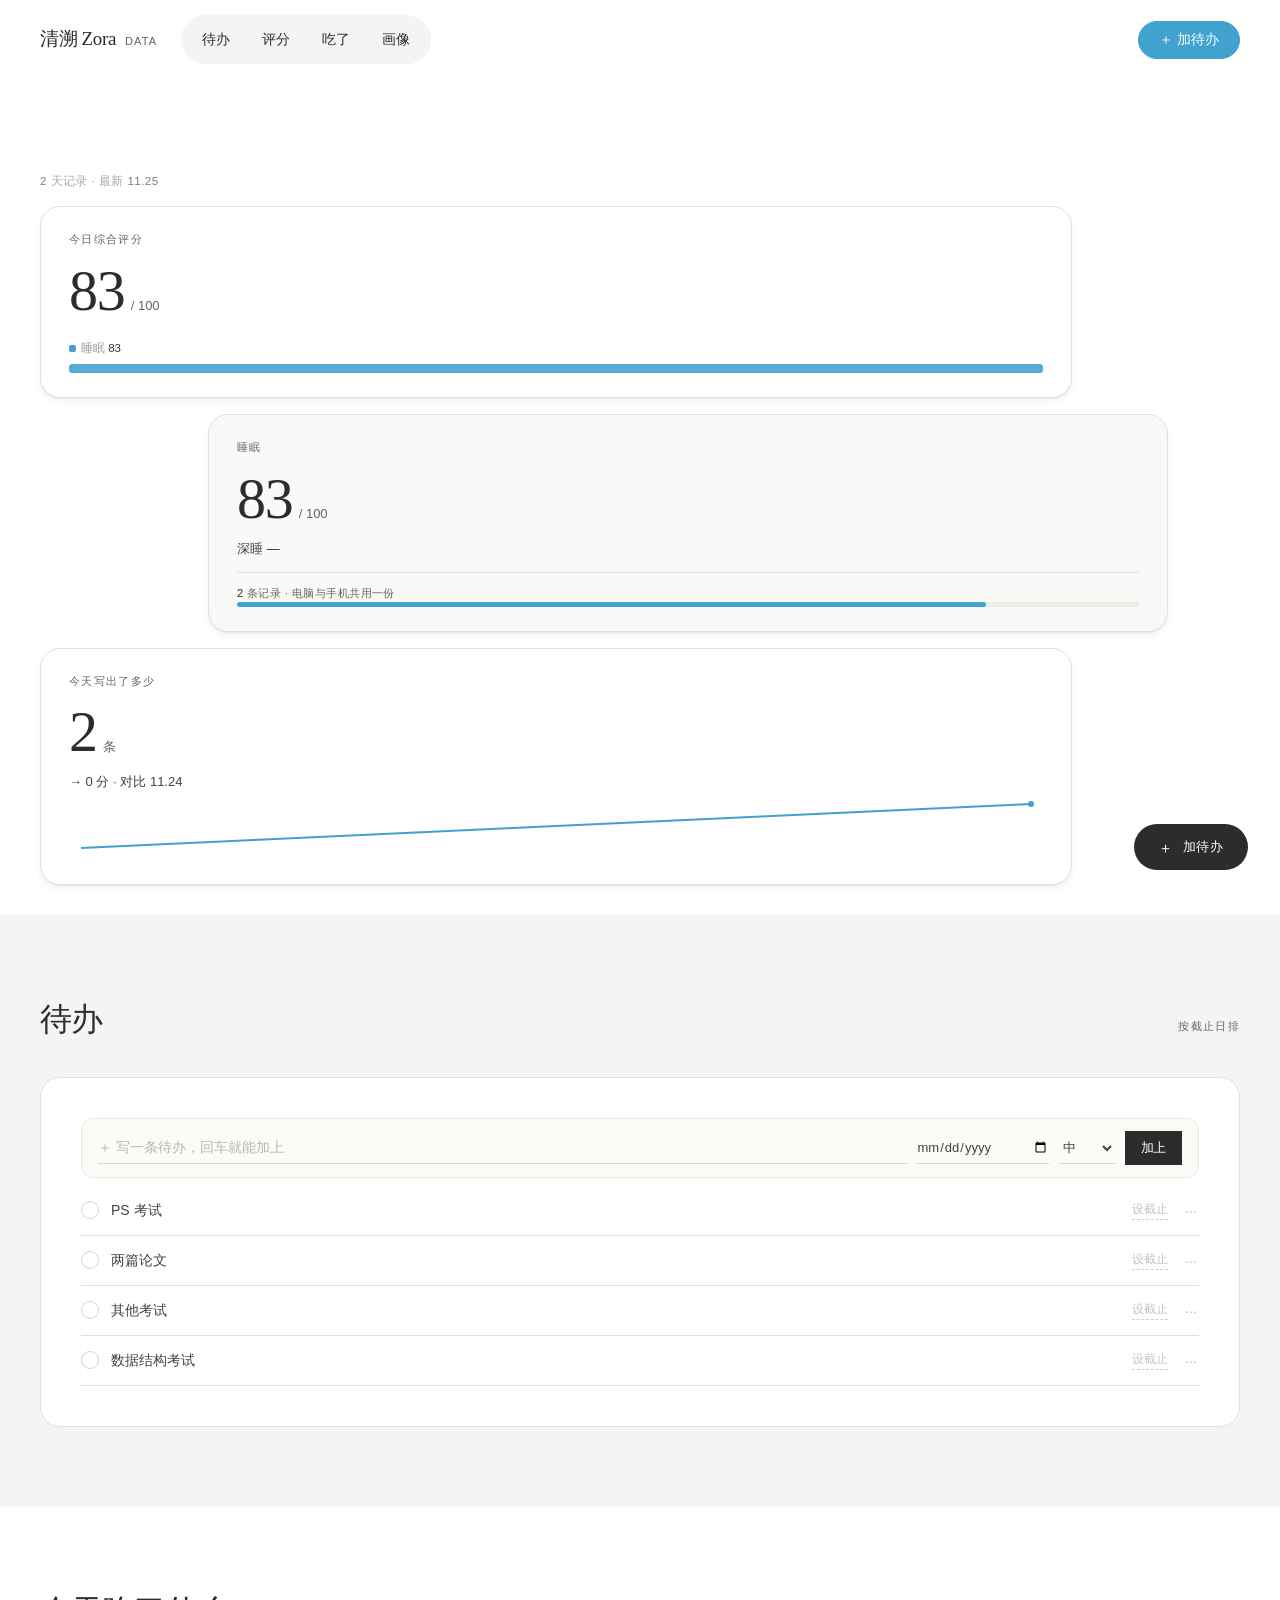
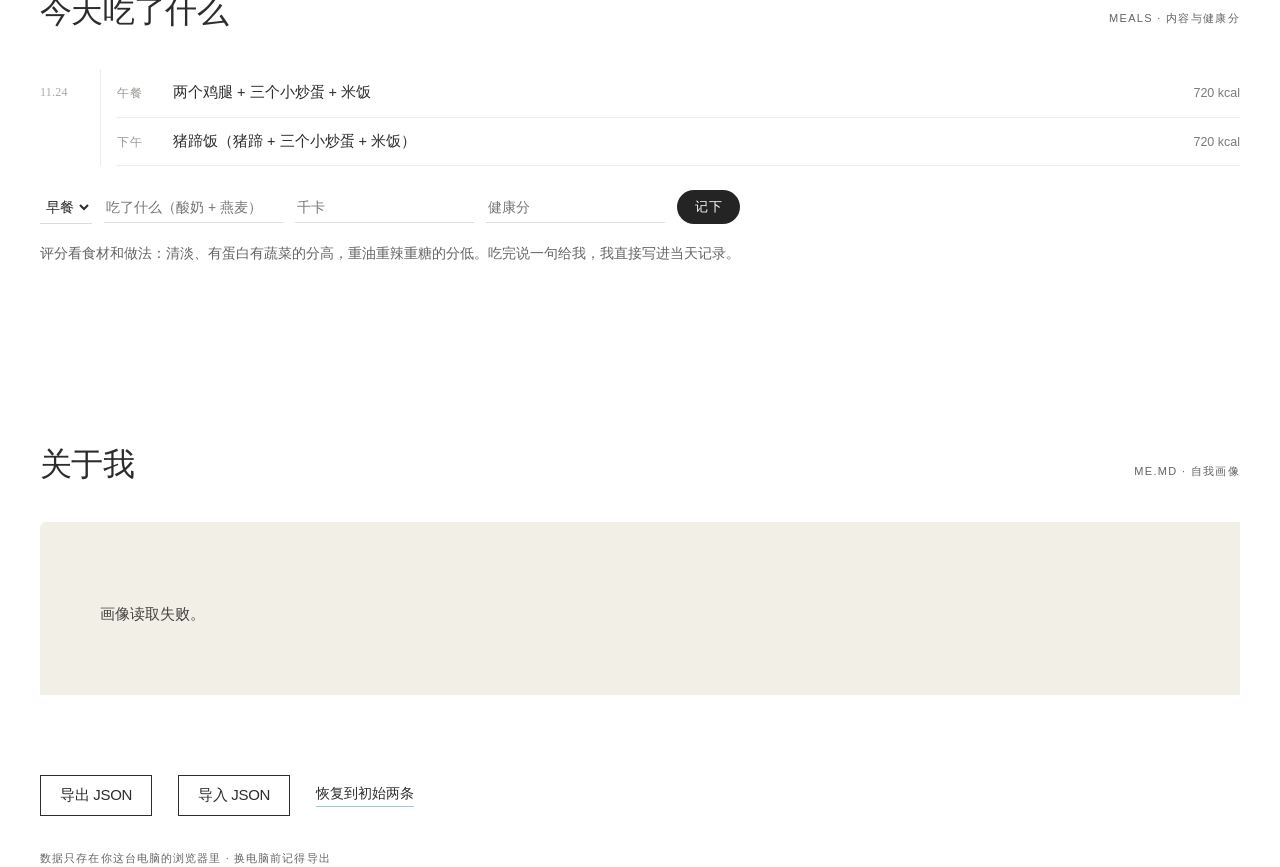
==== public/dashboard.html @ 2d962271 "待办板块：标题简化为「待办」，天数加重" ====
<!DOCTYPE html>
<html lang="zh-CN">
<head>
<meta charset="utf-8">
<meta name="viewport" content="width=device-width,initial-scale=1">
<title>清溯 Zora · 数据</title>
<script>
/* 跨设备同步：把面板数据落到服务端 state.json，手机与电脑共用一份 */
(function () {
  var KEY = 'memd_panel_v2', pushTimer = null, synced = false;
  try {
    var _set = localStorage.setItem.bind(localStorage);
    localStorage.setItem = function (k, v) {
      _set(k, v);
      if (k !== KEY || !synced) return;
      var obj;
      try { obj = JSON.parse(v); } catch (e) { return; }
      obj._at = Date.now();
      _set(k, JSON.stringify(obj));
      clearTimeout(pushTimer);
      pushTimer = setTimeout(function () {
        fetch('/api/sync', {
          method: 'POST', headers: { 'Content-Type': 'application/json' },
          body: JSON.stringify({ state: obj, at: obj._at })
        }).catch(function () {});
      }, 500);
    };
  } catch (e) {}

  function boot() {
    fetch('/api/sync').then(function (r) { return r.json(); }).then(function (d) {
      var remoteAt = (d && d.at) || 0, remote = d && d.state;
      var localRaw = null;
      try { localRaw = localStorage.getItem(KEY); } catch (e) {}
      var localAt = 0, local = null;
      if (localRaw) { try { local = JSON.parse(localRaw); localAt = local._at || 0; } catch (e) {} }

      // 本机有数据就听本机的（避免服务端旧副本覆盖用户刚加的记录）
      if (local && localRaw) {
        if (!remote || !remoteAt || remoteAt < localAt || localAt === 0) {
          fetch('/api/sync', {
            method: 'POST', headers: { 'Content-Type': 'application/json' },
            body: JSON.stringify({ state: local, at: localAt || Date.now() })
          }).catch(function () {});
        } else if (remoteAt > localAt && localAt > 0) {
          remote._at = remoteAt;
          _rawSet(KEY, JSON.stringify(remote));
          if (!sessionStorage.getItem('memd_synced')) {
            sessionStorage.setItem('memd_synced', '1');
            location.reload();
            return;
          }
        }
      } else if (remote && remoteAt > 0) {
        // 新设备（手机第一次打开）：用服务端那份
        remote._at = remoteAt;
        _rawSet(KEY, JSON.stringify(remote));
        if (!sessionStorage.getItem('memd_synced')) {
          sessionStorage.setItem('memd_synced', '1');
          location.reload();
          return;
        }
      }
      synced = true;
    }).catch(function () { synced = true; });
  }
  function _rawSet(k, v) {
    /* 用原始 setItem，避免触发上报循环 */
    try {
      var d = Object.getOwnPropertyDescriptor(Storage.prototype, 'setItem');
      d.value.call(localStorage, k, v);
    } catch (e) { localStorage.setItem(k, v); }
  }
  if (document.readyState === 'loading') document.addEventListener('DOMContentLoaded', boot);
  else boot();
})();
</script>

<style>
@import url('https://miaoda.feishu.cn/fonts/css2?family=Inter:wght@400;500;600&family=Inter+Tight:wght@400;500&family=Noto+Sans+SC:wght@400;500&display=swap');
*,*::before,*::after{box-sizing:border-box}
:root{
  --graphite:#2c2c2c;--white:#ffffff;--ash:#f4f5f2;--fog:#f9faf7;--ivory:#f2efe6;
  --steel:#444141;--slate:#646464;--mist:#dee2de;--ember:#41a1cf;--brass:#2b7fa6;
  --head:"Georgia","Times New Roman","Source Han Serif SC","Songti SC","STZhongsong","SimSun",serif;
  --body:"Inter","Segoe UI","Microsoft YaHei","PingFang SC",sans-serif;
}
html.embed nav{display:none!important}
html.embed #fab{display:flex;width:44px;height:44px;padding:0;justify-content:center;right:22px;bottom:22px;box-shadow:0 5px 16px rgba(28,28,26,.16);opacity:.94}
html.embed #fab span{display:none}
html.embed #fab:hover{opacity:1}
html.embed body{background:#fefffc}
/* 嵌进总览页时只留有信息量的部分：日志/指标管理/设置/关于留在独立页面 */
html.embed #records,html.embed #journal,html.embed #metrics,html.embed #settings,html.embed footer{display:none!important}
html.embed .hero{align-items:start;padding-top:88px;padding-bottom:30px}
html.embed .band{padding:56px 0}
html.embed .sec{padding:56px 0}
html.embed .sec.wrap{padding-left:40px;padding-right:40px}
html.embed .heroR{min-height:0;justify-content:flex-start;gap:12px;display:grid;grid-template-columns:1fr 1fr;align-items:stretch}
html.embed .heroR .dcard{width:auto!important;padding:16px 18px}
html.embed .heroR .dcard:nth-child(3){grid-column:1/-1}
html.embed .cvMini{max-height:120px}
button,.btn-solid,.btn-ghost,.btn-line,.navpill a,nav .brand em{font-family:var(--body)!important}
html{scroll-behavior:smooth}
body{margin:0;background:var(--white);color:var(--graphite);font-family:var(--body);font-size:16px;line-height:1.5;-webkit-font-smoothing:antialiased}
.wrap{max-width:1280px;margin:0 auto;padding:0 40px}
.tnum{font-variant-numeric:tabular-nums}
a{color:var(--graphite)}

nav{position:sticky;top:0;z-index:60;background:rgba(255,255,255,.94);backdrop-filter:blur(8px);padding:15px 0}
.navin{display:flex;align-items:center;justify-content:space-between;gap:24px}
.brand{font-family:var(--head);font-size:19px;letter-spacing:-.02em;display:flex;align-items:baseline;gap:9px;white-space:nowrap}
.brand em{font-style:normal;font-size:11px;color:var(--slate);letter-spacing:.1em}
.navpill{display:flex;gap:2px;background:var(--ash);border-radius:200px;padding:6px}
.navleft{display:flex;align-items:baseline;gap:18px;min-width:0}
.topback{font-size:13px;color:var(--brass);text-decoration:none;white-space:nowrap;border-bottom:1px solid transparent;transition:border-color .18s}
.topback:hover{border-color:var(--brass)}
html.embed .topback{display:none!important}
.navpill a{font-size:14px;color:var(--graphite);text-decoration:none;padding:8px 15px;border-radius:200px;transition:background .18s}
.navpill a:hover{background:#fff}
.addbtn{margin-left:auto;border:1px solid var(--ember);background:var(--ember);color:#fff;border-radius:200px;padding:9px 20px;font-size:14px;font-family:var(--body);cursor:pointer;transition:.16s;white-space:nowrap}
.addbtn:hover{background:#2b7fa6;border-color:#2b7fa6}
@media(max-width:760px){.addbtn{margin-left:8px;padding:8px 14px;font-size:13px}}
.btn-solid{background:var(--graphite);color:#fff;border:0;border-radius:0;padding:11px 20px;font-family:var(--head);font-size:15px;letter-spacing:-.02em;cursor:pointer;transition:background .18s}
.btn-solid:hover{background:#000}
.btn-ghost{background:transparent;color:var(--graphite);border:1px solid var(--graphite);border-radius:0;padding:10px 19px;font-family:var(--head);font-size:15px;letter-spacing:-.02em;cursor:pointer;text-decoration:none;display:inline-block;transition:background .18s}
.btn-ghost:hover{background:var(--fog)}
.btn-line{background:none;border:0;border-bottom:1px solid rgba(65,161,207,.55);color:var(--graphite);font-family:var(--body);font-size:14px;padding:0 0 3px;cursor:pointer}
.btn-line:hover{border-color:var(--ember);color:var(--ember)}

.hero{display:grid;grid-template-columns:1.02fr .98fr;gap:24px;align-items:center;padding-top:40px;padding-bottom:48px}
.eyebrow{display:block;font-family:var(--head);font-size:13px;color:var(--brass);letter-spacing:.06em;margin-bottom:22px}
h1{margin:0;font-family:var(--head);font-weight:400;font-size:66px;line-height:.94;letter-spacing:-.02em}
h1 small{display:block;font-family:var(--head);font-weight:400;font-size:30px;color:var(--steel);letter-spacing:-.015em;margin-top:16px;line-height:1.2}
.lede{margin:26px 0 32px;max-width:442px;font-size:18px;line-height:1.45;color:var(--steel)}
.cta{display:flex;gap:12px;align-items:center;flex-wrap:wrap}
.heroMeta{margin-top:30px;font-size:13px;color:var(--slate);letter-spacing:.02em}
.heroMeta b{color:var(--graphite);font-weight:500}

.heroR{position:relative;min-height:430px;display:flex;flex-direction:column;align-items:flex-start;justify-content:center;gap:16px}
.heroR .dcard{position:relative;background:var(--white);border:1px solid var(--mist);border-radius:20px;padding:24px 28px;box-shadow:0 1px 1px rgba(0,0,0,.05),0 4px 6px rgba(0,0,0,.05)}
.dcard.a{width:86%;z-index:1}
.dcard.b{width:80%;margin-left:14%;z-index:2;background:var(--fog)}
.dcard.c{width:86%;z-index:3}
.dcap{font-size:11px;color:var(--slate);letter-spacing:.12em;text-transform:uppercase}
.dnum{margin-top:14px;line-height:1}
.dnum b{font-family:var(--head);font-weight:400;font-size:58px;letter-spacing:-.02em}
.dnum u{text-decoration:none;font-size:13px;color:var(--slate);margin-left:6px;letter-spacing:0}
.dsub{margin-top:11px;font-size:13px;color:var(--steel)}
.dsub b{font-weight:500;color:var(--graphite)}
.mini{display:block;width:100%;height:68px;margin-top:10px}
.dfoot{margin-top:14px;padding-top:12px;border-top:1px solid var(--mist);font-size:11px;color:var(--slate);letter-spacing:.04em}
.dfoot b{color:var(--graphite);font-weight:500}

.band{background:var(--ash);padding:80px 0}
.sec{padding:80px 0}
.sec.wrap{padding-left:40px;padding-right:40px}
.secHead{display:flex;align-items:baseline;justify-content:space-between;gap:20px;margin-bottom:34px}
h2{margin:0;font-family:var(--head);font-weight:400;font-size:32px;letter-spacing:-.02em}
.tag{font-size:11px;color:var(--slate);letter-spacing:.12em;text-transform:uppercase;white-space:nowrap}
.note{margin-top:18px;font-size:14px;color:var(--slate);line-height:1.7}
.note b{color:var(--steel);font-weight:500}

.panel{background:#fff;border-radius:20px;padding:40px}
.panel.mp{border:1px solid var(--mist)}

.todayGrid{display:grid;grid-template-columns:.86fr 1.14fr;gap:44px;align-items:start}
.quote{margin:0;font-family:var(--head);font-size:22px;line-height:1.4;letter-spacing:-.01em;color:var(--graphite)}
.bars{display:flex;flex-direction:column;gap:21px}
.bar{display:grid;grid-template-columns:96px 1fr 54px;gap:18px;align-items:center}
.bar .n{font-size:13px;color:var(--steel)}
.bar .t{height:3px;background:#ececec;border-radius:2px;overflow:hidden}
.bar .f{display:block;height:3px;border-radius:2px;background:var(--ember);transition:width .55s ease}
.bar .v{font-size:15px;text-align:right;color:var(--graphite)}

.chartGrid{display:grid;grid-template-columns:1fr 1fr;gap:20px}
.chartCard{background:#fff;border:1px solid var(--mist);border-radius:20px;padding:26px 28px}
.cellHead{display:flex;align-items:baseline;justify-content:space-between;gap:12px;margin-bottom:6px}
.cellHead .t{font-family:var(--head);font-size:17px;letter-spacing:-.01em}
.cellHead .d{font-size:12px;color:var(--slate);white-space:nowrap}
.cv{display:block;width:100%;height:168px}
.selWrap{display:inline-flex;align-items:center;gap:10px}
select{background:none;border:0;border-bottom:1px solid #d5d5d5;color:var(--graphite);font-family:var(--body);font-size:12px;padding:2px 2px;cursor:pointer;outline:none}
select option{background:#fff}

.bodyGrid{display:grid;grid-template-columns:repeat(4,1fr)}
.bcell{padding:22px 22px 24px 0;border-top:1px solid #dedede}
.bcell .lb{font-size:11px;color:var(--slate);letter-spacing:.08em}
.bcell .vl{margin-top:9px;font-family:var(--head);font-size:30px;letter-spacing:-.02em;line-height:1}
.bcell .vl u{text-decoration:none;font-size:11px;color:var(--slate);margin-left:5px;font-family:var(--body)}
.bcell .old{font-size:11px;color:var(--slate);margin-top:6px}
.bcell.dim .vl{color:#b6ada0}
.kv{margin-top:52px;display:grid;grid-template-columns:1fr 1fr;column-gap:56px}
.kvRow{display:flex;justify-content:space-between;gap:18px;padding:15px 0;border-bottom:1px solid #dedede;font-size:14px}
.kvRow .k{color:var(--slate)}
.kvRow .v{color:var(--graphite);text-align:right;max-width:64%}

.tblwrap{max-width:100%;overflow-x:auto;-webkit-overflow-scrolling:touch}
.tbl{width:100%;min-width:640px;border-collapse:collapse;font-size:13px}
.tbl th{font-size:10.5px;font-weight:500;letter-spacing:.1em;color:var(--slate);text-align:left;padding:0 10px 13px;text-transform:uppercase}
.tbl td{padding:16px 10px;border-top:1px solid var(--mist);color:var(--steel)}
.tbl td:first-child{color:var(--graphite);font-weight:500}
.tbl tbody tr{cursor:pointer;transition:background .15s}
.tbl tbody tr:hover{background:var(--fog)}
.tbl .nil{color:#c4c4c4}

.twoCol{display:grid;grid-template-columns:1fr 1fr;gap:20px;align-items:start}
.addRow{display:flex;gap:10px;margin-bottom:10px}
.addRow input{flex:1;background:none;border:0;border-bottom:1px solid #d5d5d5;color:var(--graphite);font-family:var(--body);font-size:14px;padding:8px 0;outline:none}
.addRow input::placeholder{color:#b6b6b6}
.todo{display:flex;align-items:center;gap:12px;padding:13px 0;border-bottom:1px solid var(--mist)}
.box{width:18px;height:18px;border:1.5px solid #d2d2d2;border-radius:50%;flex:none;cursor:pointer;transition:.15s;display:flex;align-items:center;justify-content:center}
.box:hover{border-color:var(--ember);background:#f5fafd}
.box.on::after{content:"✓";font-size:11px;font-weight:700;color:#fff;line-height:1}
.box.on{background:var(--ember);border-color:var(--ember)}
.todo .txt{flex:1;font-size:14px;color:var(--steel)}
.todo.done .txt{color:#bdbdbd;text-decoration:line-through}
.term{font-size:10px;letter-spacing:.08em;border-radius:20px;padding:3px 9px;background:var(--fog);color:var(--slate)}
.term.long{color:var(--brass);background:#f4efe3}
.tAdd{display:flex;gap:10px;align-items:center;flex-wrap:wrap;margin-bottom:8px;background:#fbfbf8;border:1px solid #e8e8e3;border-radius:12px;padding:12px 16px}
.tAdd #todoInput{flex:1;min-width:170px;background:none;border:0;border-bottom:1px solid #d5d5d5;color:var(--graphite);font-family:var(--body);font-size:14px;padding:8px 0;outline:none}
.tAdd #todoInput::placeholder{color:#b6b6b6}
.tAdd input[type=date]{border:0;border-bottom:1px solid #d5d5d5;background:none;font-family:var(--body);font-size:13px;color:var(--steel);padding:7px 0;outline:none;width:132px}
.tAdd select{border:0;border-bottom:1px solid #d5d5d5;background:none;font-family:var(--body);font-size:13px;color:var(--steel);padding:7px 0;outline:none;width:56px}
.btS{padding:8px 16px!important;font-size:13px!important}
.tHint{font-size:11.5px;color:var(--slate);letter-spacing:.02em;margin:12px 0 2px}
.todo{display:flex;align-items:center;gap:12px;padding:14px 0;border-bottom:1px solid var(--mist)}
.todo .prio{width:3px;height:16px;border-radius:2px;flex:none;background:#dcdcdc}
.todo .prio.p1{background:var(--ember)}
.todo .prio.p2{background:var(--brass)}
.todo .meta{display:flex;align-items:center;gap:14px;flex:none}
.todo .dDay{font-family:var(--head);font-size:11.5px;letter-spacing:.02em;border:1px solid var(--mist);border-radius:200px;padding:4px 11px;color:var(--slate);white-space:nowrap;cursor:pointer}
.todo .dDay.soon{border-color:rgba(65,161,207,.5);color:var(--ember)}
.todo .dDay.today{background:var(--ember);border-color:var(--ember);color:#fff}
.todo .dDay.over{background:#fdf0ec;border-color:#f0d3cb;color:#b0391a}
.todo .dDay.setdue{color:#bfbfbf;border-style:dashed}
.todo .edit{background:none;border:0;color:#c2c2c2;font-size:15px;cursor:pointer;padding:0 2px}
.todo .edit:hover{color:var(--ember)}
.todoForm{margin:6px 0 14px;padding:16px 18px;border:1px solid var(--mist);border-radius:16px;background:var(--fog);display:flex;gap:10px;flex-wrap:wrap;align-items:center}
.todoForm input[type=text]{flex:1;min-width:180px;border:1px solid var(--mist);border-radius:8px;background:#fff;padding:9px 12px;font-family:var(--body);font-size:13.5px;outline:none}
.todoForm input[type=date],.todoForm select{border:1px solid var(--mist);border-radius:8px;background:#fff;padding:8px 10px;font-family:var(--body);font-size:13px;outline:none}
.todoForm .ok{background:var(--graphite);color:#fff;border:0;border-radius:0;padding:9px 16px;font-family:var(--head);font-size:13px;cursor:pointer}
.todoForm .rm{background:none;border:0;border-bottom:1px solid rgba(65,161,207,.5);font-family:var(--body);font-size:12.5px;color:var(--graphite);cursor:pointer;padding:0 0 2px}
.del{background:none;border:0;color:#c4c4c4;font-size:15px;cursor:pointer;padding:0 2px}
.del:hover{color:var(--graphite)}
.cal{display:grid;grid-template-columns:repeat(14,34px);gap:8px;margin-top:8px}
.cal i{width:34px;height:34px;border-radius:3px;background:#eceeeb;display:block}
.calLegend{display:flex;gap:14px;font-size:10.5px;color:var(--slate);letter-spacing:.05em;margin-top:18px;align-items:center;flex-wrap:wrap}
.calLegend span{display:inline-flex;align-items:center;gap:6px}
.calLegend i{width:9px;height:9px;border-radius:2px;display:inline-block}

.logGrid{display:grid;grid-template-columns:1fr 1fr;gap:56px}
.logItem{padding:20px 0;border-top:1px solid var(--mist)}
.logItem .lb{font-size:11px;color:var(--brass);letter-spacing:.1em}
.logItem .tx{margin-top:9px;font-size:16px;line-height:1.65;color:var(--steel)}
.logItem .tx.empty{color:#bdbdbd}
.mealLine{display:flex;justify-content:space-between;gap:16px;font-size:14px;padding:9px 0;color:var(--steel)}
.mealLine b{color:var(--graphite);font-weight:500}

.about{background:var(--ivory);border-radius:6px 0 0 0;padding:60px}
details{border-bottom:1px solid #dcd5c7;padding:24px 0}
details summary{cursor:pointer;list-style:none;font-family:var(--head);font-size:18px;letter-spacing:-.01em;display:flex;justify-content:space-between;align-items:center;gap:20px}
details summary::-webkit-details-marker{display:none}
details summary .plus{color:var(--ember);font-size:18px;line-height:1}
details[open] summary .plus{color:var(--slate)}
.aboutBody{padding-top:20px}
.aboutBody h3{font-size:11px;font-weight:500;letter-spacing:.12em;color:var(--brass);margin:24px 0 10px;text-transform:uppercase}
.aboutBody p,.aboutBody li{font-size:14.5px;line-height:1.75;color:var(--steel);margin:0 0 8px}
.aboutBody ul{margin:0;padding-left:16px}
.aboutBody li{list-style:none;position:relative}
.aboutBody li::before{content:'';position:absolute;left:-13px;top:8px;width:5px;height:1px;background:var(--ember)}

footer{padding:70px 0 60px}
.footRow{display:flex;gap:26px;flex-wrap:wrap;align-items:center}
.fin{width:100%;margin-top:34px;font-size:11px;letter-spacing:.1em;color:var(--slate)}

#drawer{position:fixed;top:0;right:0;height:100%;width:min(480px,94vw);background:#fff;border-left:1px solid var(--mist);z-index:90;transform:translateX(102%);transition:transform .30s cubic-bezier(.22,1,.36,1);padding:32px 34px 60px;overflow-y:auto}
#drawer.on{transform:none}
.drHead{display:flex;justify-content:space-between;align-items:center;margin-bottom:6px}
.drHead .t{font-family:var(--head);font-size:22px;letter-spacing:-.02em}
.drHead .x{background:none;border:0;color:var(--slate);font-size:22px;cursor:pointer;line-height:1}
.drTip{font-size:12px;color:var(--slate);margin-bottom:26px}
.fGroup{margin-bottom:24px}
.fGroup .gt{font-size:10.5px;letter-spacing:.14em;color:var(--brass);margin-bottom:12px;text-transform:uppercase}
.fGrid{display:grid;grid-template-columns:1fr 1fr;gap:15px 20px}
.fld{display:flex;flex-direction:column}
.fld.span2{grid-column:span 2}
.fld label{font-size:11px;color:var(--slate);letter-spacing:.06em;margin-bottom:5px}
.fld input,.fld textarea{background:none;border:0;border-bottom:1px solid #dcdcdc;color:var(--graphite);font-family:var(--body);font-size:14px;padding:7px 0;outline:none;width:100%}
.fld input:focus,.fld textarea:focus{border-color:var(--ember)}
.fld input::placeholder,.fld textarea::placeholder,.mini2::placeholder{color:#c2c2c2}
.fld textarea{resize:vertical;min-height:52px;line-height:1.55}
.mini2{background:none;border:0;border-bottom:1px solid #dcdcdc;color:var(--graphite);font-family:var(--body);font-size:13px;padding:6px 0;outline:none;width:100%}
.mini2:focus{border-color:var(--ember)}
.drFoot{padding:22px 0 8px;display:flex;gap:12px;align-items:center}

#menu{position:fixed;z-index:95;background:#fff;border:1px solid var(--mist);border-radius:10px;padding:6px;display:none;min-width:158px;box-shadow:0 16px 40px rgba(32,32,32,.10)}
#menu button{display:block;width:100%;background:none;border:0;color:var(--steel);font-family:var(--body);font-size:13px;text-align:left;padding:9px 14px;border-radius:6px;cursor:pointer}
#menu button:hover{background:var(--fog);color:var(--graphite)}
#toast{position:fixed;left:50%;bottom:34px;transform:translate(-50%,14px);background:#202020;color:#fff;font-size:13px;padding:11px 22px;border-radius:200px;opacity:0;pointer-events:none;transition:.24s;z-index:100}
#toast.on{opacity:1;transform:translate(-50%,0)}
@media(max-width:960px){
  .wrap{padding:0 22px}
  .hero{grid-template-columns:1fr}
  .heroR{display:none}
  .navpill{display:none}
  .todayGrid,.chartGrid,.twoCol,.logGrid,.kv{grid-template-columns:1fr;gap:32px}
  .bodyGrid{grid-template-columns:repeat(2,1fr)}
  .sec,.band{padding:52px 0}
  h1{font-size:44px}
  .about{padding:32px}
}
@media(max-width:640px){
  .wrap{padding:0 16px}
  h1{font-size:30px;letter-spacing:-.02em}
  h2{font-size:22px}
  .lede2{font-size:13.5px;margin-bottom:22px}
  .nlpGrid{grid-template-columns:1fr;gap:26px}
  .panel.np{padding:16px 14px 14px}
  .bodyGrid{grid-template-columns:1fr 1fr;gap:18px}
  .sec,.band{padding:36px 0}
  .hero{padding-top:18px}
  .tbl{font-size:11.5px}
  .tbl th,.tbl td{padding:7px 6px}
  /* 手机：别让内宽撑出横向滚动 */
  .twoCol{grid-template-columns:1fr;gap:18px}
  .twoCol>*{min-width:0}
  .panel{min-width:0}
  #tasks .panel{padding:14px 12px 16px}
  .tnew,.tAdd,.nrow{flex-wrap:wrap}
  .tnew input[type=text]{min-width:110px}
  .todocards{grid-template-columns:1fr 1fr;gap:10px}
  .tdcard{min-height:132px;padding:13px 14px 11px}
  .tdcard .num{font-size:44px!important}
}
/* ================= 自然语言录入 / 日志 / 指标 / 设置 ================= */
.lede2{font-size:15px;line-height:1.8;color:var(--slate);max-width:660px;margin:0 0 32px}
.nlpGrid{display:grid;grid-template-columns:1.4fr .6fr;gap:52px;align-items:start}
.panel.np{border:1px solid var(--mist);border-radius:20px;padding:26px 28px 24px;background:#fff}
.npHead{display:flex;justify-content:space-between;align-items:center;margin-bottom:14px}
.npHead .lb{font-size:10.5px;letter-spacing:.14em;color:var(--brass)}
.miniTag{font-size:10.5px;letter-spacing:.08em;color:var(--slate);border:1px solid var(--mist);border-radius:200px;padding:4px 12px}
.miniTag.hot{color:var(--ember);border-color:var(--ember)}
#npText{width:100%;min-height:130px;border:0;border-bottom:1px solid #dcdcdc;background:none;font-family:var(--body);font-size:14.5px;line-height:1.8;color:var(--graphite);padding:8px 0;resize:vertical;outline:none}
#npText:focus{border-color:var(--ember)}
#npText::placeholder{color:#c2c2c2}
.npBar{display:flex;gap:12px;align-items:center;margin-top:20px;flex-wrap:wrap}
.sideHead{display:flex;justify-content:space-between;align-items:baseline;border-bottom:1px solid var(--mist);padding-bottom:12px;margin-bottom:18px;font-family:var(--head);font-size:17px;letter-spacing:-.02em}
.sideHead em{font-family:var(--body);font-style:normal;font-size:10px;letter-spacing:.16em;color:var(--slate)}
.strip{display:grid;grid-template-columns:1fr 1fr;border:1px solid var(--mist);background:#fff}
.spark{background:#fff;padding:14px 14px 8px;border-right:1px solid var(--mist);border-bottom:1px solid var(--mist)}
.spark .n{font-size:10px;letter-spacing:.12em;color:var(--slate);margin-bottom:3px}
.spark .v{font-family:var(--head);font-size:24px;letter-spacing:-.03em;line-height:1.1;margin-bottom:6px}
.spark .v u{font-style:normal;font-size:10px;color:var(--slate);margin-left:3px;text-decoration:none}
.spark canvas{width:100%;height:30px;display:block}
.spark .z{font-size:10.5px;color:#b0b0b0}
#npPreview{margin-top:24px}
.pvBox{border-top:1px solid var(--mist);padding-top:20px}
.pvHead{display:flex;justify-content:space-between;font-size:10.5px;letter-spacing:.12em;color:var(--brass);margin-bottom:6px}
.pvHead input[type=date]{border:0;border-bottom:1px solid #dcdcdc;background:none;font-family:var(--body);font-size:11px;color:var(--graphite);padding:2px 0;letter-spacing:0;outline:none}
.pvRow{display:grid;grid-template-columns:20px 96px 104px 58px 1fr;gap:12px;align-items:center;padding:10px 0;border-bottom:1px solid var(--fog)}
.pvRow input[type=checkbox]{-webkit-appearance:none;appearance:none;width:13px;height:13px;border:1px solid #c9c9c9;border-radius:2px;cursor:pointer;position:relative;margin:0}
.pvRow input[type=checkbox]:checked{background:var(--ember);border-color:var(--ember)}
.pvRow .nm{font-size:13px;color:var(--graphite)}
.pvRow .vv{background:none;border:0;border-bottom:1px solid #dcdcdc;font-family:var(--body);font-size:13.5px;color:var(--graphite);padding:5px 0;outline:none;width:100%}
.pvRow .vv:focus{border-color:var(--ember)}
.pvRow .vv:disabled{border-color:transparent;color:#b9b9b9}
.pvRow .st{font-size:10px;letter-spacing:.06em;color:#a3a3a3;text-align:right}
.pvRow .st.check{color:var(--ember)}
.pvRow .nt{font-size:11.5px;color:var(--slate);line-height:1.55}
.pvFoot{display:flex;gap:14px;align-items:center;margin-top:20px;flex-wrap:wrap}
.jTop{display:flex;gap:22px;margin-bottom:6px;flex-wrap:wrap;align-items:center}
#jSearch{flex:1;min-width:240px;background:none;border:0;border-bottom:1px solid #cfcfcf;font-family:var(--body);font-size:14px;padding:10px 0;outline:none;color:var(--graphite)}
#jSearch:focus{border-color:var(--ember)}
#jFilter,#mUnit,#mName{border:0;border-bottom:1px solid #cfcfcf;background:none;font-family:var(--body);font-size:13.5px;color:var(--steel);padding:8px 0;outline:none}
.jItem{display:grid;grid-template-columns:86px 1fr;gap:26px;padding:24px 0;border-bottom:1px solid rgba(32,32,32,.09)}
.jItem .jd{font-family:var(--head);font-size:15px;letter-spacing:-.01em}
.jItem .jd small{display:block;font-family:var(--body);font-size:10px;letter-spacing:.1em;color:var(--slate);margin-top:5px}
.jTags{display:flex;gap:8px;flex-wrap:wrap;margin-bottom:12px}
.jTag{font-size:11px;color:var(--steel);border:1px solid var(--mist);border-radius:200px;padding:3px 11px;background:#fff}
.jTag b{color:var(--graphite);font-weight:500}
.jText{font-size:13.5px;line-height:1.85;color:var(--steel);white-space:pre-wrap;max-width:760px}
.jText .ph{color:#b7b7b7}
.jOps{display:flex;gap:18px;margin-top:12px}
.jOps button{background:none;border:0;border-bottom:1px solid transparent;font-family:var(--body);font-size:11.5px;letter-spacing:.06em;color:var(--slate);cursor:pointer;padding:0}
.jOps button:hover{color:var(--ember);border-color:var(--ember)}
.jBody{max-width:760px}
.jTitle{display:block;font-family:var(--head);font-size:12.5px;letter-spacing:.02em;color:var(--brass);margin-bottom:5px}
.jText .jc{white-space:pre-wrap}
.jText .jc.clamp{max-height:8.8em;overflow:hidden;cursor:pointer;transition:max-height .2s}
.jText+.jText{margin-top:18px}
.jMore{background:none;border:0;padding:0;margin-top:6px;font-family:var(--body);font-size:11.5px;letter-spacing:.06em;color:var(--ember);cursor:pointer}
.empty{padding:36px 0;font-size:13px;color:var(--slate)}
.mRow{display:grid;grid-template-columns:40px 1fr 110px 190px 84px 34px;gap:16px;align-items:center;padding:13px 0;border-bottom:1px solid var(--fog)}
.mRow .nmm{font-size:13.5px;color:var(--graphite)}
.mRow .uu,.mRow .rr{background:none;border:0;border-bottom:1px solid #e2e2e2;font-family:var(--body);font-size:12.5px;color:var(--steel);padding:4px 0;outline:none;width:100%}
.mRow .uu:focus,.mRow .rr:focus{border-color:var(--ember)}
.mRow .bs{font-size:10px;letter-spacing:.08em;color:var(--slate);text-align:center}
.mHead{display:grid;grid-template-columns:40px 1fr 110px 190px 84px 34px;gap:16px;padding-bottom:10px;border-bottom:1px solid var(--mist);font-size:10px;letter-spacing:.14em;color:var(--brass)}
.mHead span:nth-child(5){text-align:center}
.sw{width:34px;height:17px;border-radius:200px;background:#e2e2e2;border:0;position:relative;cursor:pointer;transition:.2s;padding:0}
.sw::after{content:'';position:absolute;top:2px;left:2px;width:13px;height:13px;border-radius:50%;background:#fff;transition:.2s}
.sw.on{background:var(--ember)}
.sw.on::after{left:19px}
.sw.small{width:30px;height:15px}
.sw.small::after{width:11px;height:11px}
.sw.small.on::after{left:17px}
.mDel{background:none;border:0;color:#c4c4c4;font-size:15px;cursor:pointer;line-height:1}
.mDel:hover{color:var(--ember)}
.setGrid{display:grid;grid-template-columns:repeat(2,minmax(0,1fr));gap:24px;max-width:900px}
.setGrid .panel{height:100%}
.prefRow{display:flex;justify-content:space-between;align-items:center;gap:14px;padding:12px 0;border-bottom:1px solid var(--fog);font-size:12.5px;color:var(--steel)}
.prefRow input[type=time]{border:0;border-bottom:1px solid #dcdcdc;background:none;font-family:var(--body);font-size:12.5px;color:var(--graphite);padding:4px 0;outline:none}
.btnRow{display:flex;gap:12px;flex-wrap:wrap;margin-top:18px}
#fab{position:fixed;right:32px;bottom:30px;z-index:80;background:var(--graphite);color:#fff;border:0;border-radius:200px;padding:14px 24px;font-family:var(--body);font-size:13px;letter-spacing:.06em;cursor:pointer;display:flex;gap:9px;align-items:center}
#fab:hover{background:var(--ember)}
#fab i{font-style:normal;font-size:15px;line-height:1}
@media(max-width:960px){
  .nlpGrid,.setGrid{grid-template-columns:1fr;gap:40px}
  .jItem{grid-template-columns:1fr;gap:10px}
  .mRow,.mHead{grid-template-columns:34px 1fr 90px}
  .mRow .uu,.mRow .rr,.mRow .bs,.mHead span:nth-child(3),.mHead span:nth-child(4),.mHead span:nth-child(5){display:none}
  #fab{right:18px;bottom:18px;padding:12px 18px}
}
/* 马林小记 */
.mnote{border:1px solid var(--mist);border-radius:20px;background:#fff;padding:22px 24px;margin:0 0 28px}
.mnoteHead{display:flex;justify-content:space-between;align-items:center;margin-bottom:14px}
.mnoteHead .tt{font-family:var(--head);font-size:16px;letter-spacing:-.01em}
.mnoteHead em{font-family:var(--body);font-style:normal;font-size:10px;letter-spacing:.14em;color:var(--slate);margin-left:10px}
.mnoteBody{font-size:13px;color:var(--steel)}
.mnoteItem{display:grid;grid-template-columns:54px 1fr;gap:16px;padding:8px 0;border-top:1px solid var(--fog)}
.mnoteItem .t{font-size:11.5px;letter-spacing:.06em;color:var(--brass)}
.mnoteItem .x{white-space:pre-wrap;line-height:1.75}
.mnoteItem:first-child{border-top:0;padding-top:0}
/* 倒数大卡：数字要够大，一眼看到还剩几天 */
.todocards{display:grid;grid-template-columns:repeat(auto-fill,minmax(196px,1fr));gap:12px;margin-top:20px}
.tdcard{border:1px solid var(--mist);border-radius:14px;background:var(--white);padding:16px 18px 14px;display:flex;flex-direction:column;min-height:158px;cursor:pointer;position:relative;transition:transform .18s ease,box-shadow .18s ease}
.tdcard:hover{transform:translateY(-3px);box-shadow:0 1px 1px rgba(0,0,0,.05),0 8px 18px rgba(0,0,0,.07)}
.tdcard:active{transform:translateY(-1px)}
.tdcard .tck{position:absolute;top:10px;right:10px;width:20px;height:20px;border-radius:50%;background:#eceeeb;color:#9a9a9a;font-size:11px;font-weight:700;display:flex;align-items:center;justify-content:center;cursor:pointer;transition:.15s}
.tdcard .tck:hover{background:var(--ember);color:#fff}
.doneToggle{display:flex;align-items:center;gap:8px;margin-top:16px;padding-top:14px;border-top:1px dashed #e6e6e2;font-size:12.5px;color:var(--slate);cursor:pointer;transition:color .15s}
.doneToggle:hover{color:var(--ember)}
.doneToggle .car{font-size:11px;color:#c4c4c0}
.doneWrap{opacity:.9}
.doneWrap .todo{border-bottom-color:#efefec}
/* 待办行：极简右侧（日期 + 天数），去掉胶囊与进度条 */
.todo{position:relative;animation:rowIn .26s cubic-bezier(.2,.8,.2,1) both}
.todo .dd{font-family:var(--body);font-size:11.5px;color:#b4b4af;letter-spacing:.02em}
.todo .dd.ghost{border-bottom:1px dashed #cfcfca;color:#c3c3be;cursor:pointer;padding-bottom:1px}
.todo .dn{font-family:var(--body);font-size:16px;font-weight:600;color:#151513;min-width:58px;text-align:right;letter-spacing:.01em;font-variant-numeric:tabular-nums}
.todo .dn.soon{color:var(--ember)}
.todo .dn.today{color:var(--ember);font-weight:600}
.todo .dn.over{color:#b0391a}
.todo .txt{transition:color .2s}
.todo.removing{opacity:0;transform:translateX(10px);transition:opacity .22s ease,transform .22s ease}
.box{transition:border-color .15s,background .15s,transform .15s}
.box.pulse{animation:boxPop .26s cubic-bezier(.2,.9,.3,1.3)}
@keyframes rowIn{from{opacity:0;transform:translateY(6px)}to{opacity:1;transform:none}}
@keyframes boxPop{0%{transform:scale(1)}42%{transform:scale(1.22)}100%{transform:scale(1)}}
@media(prefers-reduced-motion:reduce){.todo,.box.pulse{animation:none!important}.todo.removing{transition:none!important}}
.tdcard .t1{font-family:var(--head);font-size:15px;line-height:1.3;color:var(--graphite);display:-webkit-box;-webkit-line-clamp:2;-webkit-box-orient:vertical;overflow:hidden}
.tdcard .t2{font-size:11px;color:var(--slate);letter-spacing:.05em;margin-top:5px}
.tdcard .num{font-family:var(--head);line-height:.95;letter-spacing:-.04em;margin-top:auto;padding-top:12px;color:var(--graphite)}
.tdcard .u{font-family:var(--body);font-size:12px;color:var(--slate);letter-spacing:0;margin-left:6px}
.tdcard.near{background:#1f1f29;border-color:#1f1f29}
.tdcard.near .t1,.tdcard.near .num{color:#fff}
.tdcard.near .t2,.tdcard.near .u{color:rgba(255,255,255,.55)}
.tdcard.today{background:#fff4ef;border-color:#f2c6ae}
.tdcard.today .num{color:#c2542c}
.tdcard.past{opacity:.66}@media(max-width:640px){
  .twoCol{grid-template-columns:1fr!important;gap:18px}
  .twoCol>*{min-width:0}
  .todocards{grid-template-columns:1fr 1fr!important;gap:10px}
  .tdcard{min-height:128px;padding:13px 14px 11px}
  .tdcard .num{font-size:42px!important}
  .tAdd{display:flex;flex-wrap:wrap;gap:8px}
  .tAdd input#todoInput{flex:1 1 100%;min-width:0}
  .tAdd input[type=date]{flex:1 1 110px;min-width:0}
  .tAdd select{flex:0 0 auto}
  .tAdd .btS{flex:0 0 auto}
  #tasks .panel{padding:14px 12px 16px}
  .todo .txt{min-width:0}
  .todo .meta{flex:0 0 auto}
}img,canvas,svg,video{max-width:100%}
html,body{overflow-x:hidden}
</style>
<style>
/* ---- 今天吃了什么 ---- */
.mealList{display:flex;flex-direction:column}
.mealRow{display:grid;grid-template-columns:104px 1fr 92px 104px;gap:14px;align-items:baseline;padding:13px 0;border-bottom:1px solid #ececea;font-size:14.5px;color:#2c2c2c}
.mealRow .sl{font-size:11.5px;letter-spacing:.1em;color:#9a9a95}
.mealRow .kc{color:#7a7a76;text-align:right;font-size:13px}
.mealRow .kc b{font-weight:400;font-size:16px;color:#2c2c2c}
.mealEmpty{padding:20px 0;color:#9a9a95;font-size:14px}
.tlDay{display:grid;grid-template-columns:46px 1fr;gap:14px;padding-bottom:6px}
.tlDay + .tlDay{margin-top:16px;padding-top:14px;border-top:1px solid #f3f2ee}
.tlDay .tlDate{font-family:var(--head);font-size:12px;color:#a9a9a4;letter-spacing:.02em;padding-top:14px;font-variant-numeric:tabular-nums}
.tlDay .tlMeals{border-left:1px solid #ecebe6;padding-left:16px;animation:tlIn .28s cubic-bezier(.2,.8,.2,1) both}
@keyframes tlIn{from{opacity:0;transform:translateX(-4px)}to{opacity:1;transform:none}}
.mealRow{grid-template-columns:44px 1fr auto;gap:12px}
.mealRow .tx{color:#2c2c2c;overflow:hidden;text-overflow:ellipsis;white-space:nowrap}
.mealRow .kc{white-space:nowrap;font-size:12.5px}
.mealRow .kc b{font-weight:400;color:var(--ember);font-size:14px}
.mealForm{display:flex;gap:12px;flex-wrap:wrap;align-items:center;margin-top:18px}
.mealForm input,.mealForm select{border:0;border-bottom:1px solid #dcdcdc;background:none;font-family:inherit;font-size:14px;padding:7px 2px;outline:none;color:#2c2c2c}
.mealForm input:focus,.mealForm select:focus{border-color:#41a1cf}
.mealForm #mAddMeal{border:0;background:#242424;color:#fff;border-radius:100px;padding:8px 18px;font-family:inherit;font-size:13px;cursor:pointer;letter-spacing:.04em}
</style>
</head>
<body>

<nav>
  <div class="wrap navin">
    <div class="navleft">
      <div class="brand">清溯 Zora<em>DATA</em></div>
    </div>
      <div class="navpill">
        <a href="#tasks">待办</a><a href="#today">评分</a><a href="#meals">吃了</a><a href="#about">画像</a>
    </div><button class="addbtn" id="navAddTodo">＋ 加待办</button>
  </div>
</nav>
<button id="fab" type="button" title="加待办"><i>＋</i><span>加待办</span></button>


<header class="hero wrap">
  <div class="heroMeta"><b id="heroCount">0</b> 天记录 · 最新 <b id="heroDate">—</b></div>
  <div class="heroR">
    <div class="dcard a">
      <div class="dcap">今日综合评分</div>
      <div class="dnum tnum"><b id="compBig">—</b><u>/ 100</u></div>
      <div class="stack" id="heroStack"></div>
      <div class="legend" id="heroLegend"></div>
    </div>
    <div class="dcard b">
      <div class="dcap">睡眠</div>
      <div class="dnum tnum"><b id="hSleep">—</b><u>/ 100</u></div>
      <div class="dsub">深睡 <b id="hDeep">—</b></div>
      <div class="dfoot"><b id="capCount">0</b> 条记录 · 电脑与手机共用一份</div>
      <div class="dbar"><span id="sleepBar"></span></div>
    </div>
    <div class="dcard c">
      <div class="dcap">今天写出了多少</div>
      <div class="dnum tnum"><b id="hWeight">—</b><u>条</u></div>
      <div class="dsub" id="hDelta">—</div>
      <canvas class="mini" id="cvMini"></canvas>
    </div>
  </div>
</header>

<section class="band" id="tasks">
  <div class="wrap">
    <div class="secHead"><h2>待办</h2><span class="tag">按截止日排</span></div>
    <div class="panel mp">
        <div class="tAdd">
          <input id="todoInput" placeholder="＋ 写一条待办，回车就能加上">
          <input type="date" id="todoDue" title="截止日期（可留空）">
          <select id="todoPrio" title="优先级"><option value="1">高</option><option value="2" selected>中</option><option value="3">低</option></select>
          <button class="btn-solid btS" id="todoAdd">加上</button>
        </div>
        
        <div id="todoList"></div>
      </div>
</div>
</section>





<section class="sec wrap" id="meals">
  <div class="secHead"><h2>今天吃了什么</h2><span class="tag">MEALS · 内容与健康分</span></div>
  <div id="mealList" class="mealList"></div>
  <div class="mealForm">
    <select id="mSlot"><option>早餐</option><option>午餐</option><option>晚餐</option><option>加餐</option></select>
    <input id="mWhat" placeholder="吃了什么（酸奶 + 燕麦）">
    <input id="mKcal" type="number" placeholder="千卡">
    <input id="mScore" type="number" placeholder="健康分">
    <button id="mAddMeal">记下</button>
  </div>
  <p class="note">评分看食材和做法：清淡、有蛋白有蔬菜的分高，重油重辣重糖的分低。吃完说一句给我，我直接写进当天记录。</p>
</section>







<section class="sec wrap" id="about">
  <div class="secHead"><h2>关于我</h2><span class="tag">me.md · 自我画像</span></div>
  <div class="about">
    <div class="aboutBody" id="aboutBox"><p>正在读取画像…</p></div>
  </div>
</section>

<footer class="wrap">
  <div class="footRow">
    <button class="btn-ghost" id="btnExport">导出 JSON</button>
    <button class="btn-ghost" id="btnImport">导入 JSON</button>
    <button class="btn-line" id="btnReset">恢复到初始两条</button>
    <input type="file" id="fileIn" accept=".json" style="display:none">
  </div>
  <div class="fin">数据只存在你这台电脑的浏览器里 · 换电脑前记得导出</div>
</footer>

<div id="drawer">
  <div class="drHead"><span class="t" id="drTitle">记一天</span><button class="x" id="drClose">×</button></div>
  <div class="drTip" id="drTip">没数据的格子留空就行，别硬填。</div>
  <div class="fGroup">
    <div class="gt">Day · 日期</div>
    <div class="fGrid">
      <div class="fld"><label>日期</label><input type="date" id="fDate"></div>
      <div class="fld"><label>体重 kg</label><input type="number" step="0.1" id="fWeight" placeholder="62.5"></div>
    </div>
  </div>
  <div class="fGroup">
    <div class="gt">Sleep · 睡眠</div>
    <div class="fGrid">
      <div class="fld"><label>睡眠评分</label><input type="number" id="fSleep" placeholder="83"></div>
      <div class="fld"><label>时长 h</label><input type="number" step="0.1" id="fHours" placeholder="6.2"></div>
      <div class="fld"><label>深睡 %</label><input type="number" id="fDeep" placeholder="26"></div>
      <div class="fld"><label>步数</label><input type="number" id="fSteps" placeholder="3841"></div>
    </div>
  </div>
  <div class="fGroup">
    <div class="gt">Body · 围度 cm</div>
    <div class="fGrid" id="fBodyGrid"></div>
  </div>
  <div class="fGroup">
    <div class="gt">Scores · 三项评分</div>
    <div class="fGrid">
      <div class="fld"><label>学习深度</label><input type="number" id="fStudy" placeholder="0-100"></div>
      <div class="fld"><label>爱好</label><input type="number" id="fHobby" placeholder="0-100"></div>
      <div class="fld"><label>轻松程度</label><input type="number" id="fRelax" placeholder="0-100"></div>
    </div>
  </div>
  <div class="fGroup">
    <div class="gt">Diary · 记录</div>
    <div class="fGrid">
      <div class="fld span2"><label>早上醒来做了什么</label><textarea id="fMorning" placeholder="醒来先读了 30 分钟书"></textarea></div>
      <div class="fld span2"><label>今天具体在做什么</label><textarea id="fDoing" placeholder="练字：行楷 + 硬笔"></textarea></div>
      <div class="fld span2"><label>心情</label><input id="fMood" placeholder="平静 / 烦躁 / 有点空"></div>
      <div class="fld span2"><label>复盘</label><textarea id="fReview" placeholder="手机不上床，简直是最好的决定"></textarea></div>
    </div>
  </div>
  <div class="fGroup">
    <div class="gt">Meals · 预估热量</div>
    <div class="fGrid" id="fMealGrid"></div>
    <p class="note" style="margin-top:10px">填了热量会自动加总到当天总 kcal。</p>
  </div>
  <div class="drFoot">
    <button class="btn-solid" id="drSave">保存这一天</button>
    <button class="btn-ghost" id="drCancel">取消</button>
  </div>
</div>

<div id="menu"></div>
<div id="toast"></div>

<script>
const KEY='memd_panel_v2';
const F_BODY=[{k:'arm',n:'小臂'},{k:'waist',n:'腰围'},{k:'calf',n:'小腿'},{k:'thigh',n:'大腿'},{k:'under',n:'下胸围'},{k:'bust',n:'胸围'},{k:'hip',n:'臀围'}];
const MEALS=['早餐','午餐','晚餐','加餐'];

const SEED=[
{date:'2026-11-24',weight:66,sleep:{score:69,hours:5.2,deep:26},
 body:{arm:24.5,waist:81,calf:38,thigh:56,under:79,bust:91,hip:96},
 scores:{study:null,hobby:null,relax:null},steps:3841,cal:1440,
 morning:'',mood:'',doing:'练字：行楷 + 硬笔',
 review:'睡前别把手机带上床，带 Kindle 就够了。',
 meals:[{name:'午餐',desc:'两个鸡腿 + 三个小炒蛋 + 米饭',kcal:720},{name:'下午',desc:'猪蹄饭（猪蹄 + 三个小炒蛋 + 米饭）',kcal:720}]},
{date:'2026-11-25',weight:62.5,sleep:{score:83,hours:null,deep:null},
 body:{arm:null,waist:null,calf:null,thigh:null,under:null,bust:null,hip:null},
 scores:{study:null,hobby:null,relax:null},steps:null,cal:null,
 morning:'醒来先读了《活出生命的意义》30 分钟',
 mood:'',doing:'阅读《活出生命的意义》30 分钟',
 review:'手机不上床，简直是最好的决定。',
 meals:[]}
];
const SEED_TODO=[{text:'两篇论文',term:'short',done:false},{text:'数据结构考试',term:'long',done:false},
 {text:'PS 考试',term:'long',done:false},{text:'其他考试',term:'long',done:false}];

const clone=o=>JSON.parse(JSON.stringify(o));
function blankRecord(date){
  return {date:date,weight:null,sleep:{score:null,hours:null,deep:null},
   body:{arm:null,waist:null,calf:null,thigh:null,under:null,bust:null,hip:null},
   scores:{study:null,hobby:null,relax:null},steps:null,cal:null,
   morning:'',mood:'',doing:'',review:'',meals:[]};
}
let state=(function(){
  let s=null;
  try{s=JSON.parse(localStorage.getItem(KEY)||'null');}catch(e){}
  if(!s||!Array.isArray(s.records)||!s.records.length){
    s={records:SEED.map(clone),todos:SEED_TODO.map(clone),seedVersion:2};
  }
  s.records=s.records.map(function(r){
    const b=blankRecord(r.date||'');
    if(!r.sleep) r.sleep=b.sleep;
    if(!r.body) r.body=b.body;
    if(!r.scores) r.scores=b.scores;
    if(!r.meals) r.meals=[];
    return Object.assign(b,r);
  });
  s.todos=s.todos||[];
  return s;
})();
let lastWriteAt=0;
function save(){
  lastWriteAt=Date.now();
  try{localStorage.setItem(KEY,JSON.stringify(state));}catch(e){}
}
/* ---------- 服务端是真相源：启动拉一次 + SSE 变更推送 ---------- */
function normalizeAll(list){
  return (list||[]).map(function(r){
    const b=blankRecord(r.date||'');
    if(!r.sleep) r.sleep=b.sleep;
    if(!r.body) r.body=b.body;
    if(!r.scores) r.scores=b.scores;
    if(!r.meals) r.meals=[];
    return Object.assign(b,r);
  });
}
function applyServer(d){
  if(!d||!d.state) return false;
  const s=d.state;
  if(Array.isArray(s.records)){
    state.records=normalizeAll(s.records);
  }
  if(Array.isArray(s.todos)) state.todos=s.todos;
  if(Array.isArray(s.metrics)&&s.metrics.length) state.metrics=s.metrics;
  if(s.prefs&&typeof s.prefs==='object') state.prefs=Object.assign({},state.prefs||{},s.prefs);
  state.seedVersion=2;
  try{localStorage.setItem(KEY,JSON.stringify(state));}catch(e){}
  return true;
}
function pullServer(){
  return fetch('/api/sync').then(function(r){return r.json();}).then(function(d){
    if(applyServer(d)&&typeof renderAll==='function') renderAll();
    return d;
  }).catch(function(){return null;});
}
(function bootFromServer(){
  // 服务端 md 是唯一真相，页面打开就以它为准（localStorage 只当离线缓存）
  pullServer();
})();
(function watchServer(){
  if(!window.EventSource) return;
  if(/[?&]nosse=1/.test(location.search)) return;   // 截图/离线调试用
  // 外壳（首页 iframe）变化时也会发消息过来
  window.addEventListener('message',function(e){
    if(e&&e.data&&e.data.kb==='refresh') pullServer();
  });
  try{
    const es=new EventSource('/api/events');
    es.onmessage=function(e){
      let m; try{m=JSON.parse(e.data);}catch(_){return;}
      if(Date.now()-lastWriteAt<2500) return;       // 自己刚写的不回打自己
      if(m.type==='records'||m.type==='todos'||m.type==='sync'||m.type==='metrics') pullServer();
    };
  }catch(_){}
})();
(function ensureSeed(){
  if((state.seedVersion||0)>=2) return;
  if(!state.records.some(r=>r.date==='2026-11-25')) state.records.push(clone(SEED[1]));
  state.seedVersion=2; save();
})();

const short=d=>d?String(d).slice(5).replace('-','.'):'—';
const byDate=(a,b)=>a.date<b.date?-1:1;
const sorted=()=>[...state.records].sort(byDate);
const latest=()=>{const rs=sorted();return rs[rs.length-1]||null;};
const nz=v=>(v===null||v===undefined||v==='')?null:v;
function comp(r){
  if(!r) return null;
  const p=[[r.sleep.score,30],[r.scores.study,30],[r.scores.hobby,20],[r.scores.relax,20]];
  const ok=p.filter(x=>x[0]!==null&&x[0]!==undefined&&x[0]!=='');
  if(!ok.length) return null;
  const w=ok.reduce((s,x)=>s+x[1],0);
  return Math.round(ok.reduce((s,x)=>s+(+x[0])*x[1],0)/w);
}
function totalCal(r){
  if(!r) return null;
  const m=r.meals||[];
  const sum=m.reduce((s,x)=>s+(+x.kcal||0),0);
  if(sum>0) return Math.round(sum);
  return r.cal===null||r.cal===undefined?'':r.cal;
}
/* ---------- 三角粒子场 ---------- */
function fieldInit(){
  const amb=document.getElementById('field'),ac=amb.getContext('2d');
  const con=document.getElementById('constellation');
  if(!con) return;
  const cc=con.getContext('2d');
  const dpr=Math.min(window.devicePixelRatio||1,2);
  const PAL=['#41a1cf','#2b7fa6','#15846e','#202020','#4b7bff','#ff5ea8','#ffd76b'];
  let W=0,H=0,CW=0,CH=0,ambP=[],conP=[],t=0,lastDraw=0;

  function buildAmb(){
    ambP=[];const N=Math.round(Math.min(320,Math.max(120,W*H/9000)));
    for(let i=0;i<N;i++){
      ambP.push({x:Math.random()*W,y:Math.random()*H,c:PAL[Math.floor(Math.random()*PAL.length)],
        s:1+Math.random()*1.5,o:.05+Math.random()*.10,ph:Math.random()*6.283,sp:.2+Math.random()*.5});
    }
  }
  function buildCon(){
    CW=con.clientWidth||1;CH=con.clientHeight||1;
    con.width=CW*dpr;con.height=CH*dpr;cc.setTransform(dpr,0,0,dpr,0,0);
    conP=[];const N=Math.round(Math.min(760,Math.max(160,CW*CH/900)));
    for(let i=0;i<N;i++){
      const a=Math.random()*6.283,rr=Math.pow(Math.random(),0.66);
      const side=Math.random()<0.5?-1:1;
      const loose=(i%100)<9;
      const cx=CW*0.5+(loose?0:side*CW*0.135), cy=CH*0.5;
      const x=cx+Math.cos(a)*rr*CW*(loose?0.56:0.285)+CW*0.025*Math.sin(a*3);
      const y=cy+Math.sin(a)*rr*CH*(loose?0.56:0.395)+CH*0.035*Math.cos(a*2);
      conP.push({x:x,y:y,c:PAL[Math.floor(Math.random()*PAL.length)],s:1.8+Math.random()*3.2,
        o:.30+Math.random()*.58,ph:Math.random()*6.283,sp:.35+Math.random()*.8});
    }
  }
  function tri(ctx,x,y,s,alpha,color){
    ctx.globalAlpha=alpha;ctx.strokeStyle=color;ctx.lineWidth=1;
    ctx.beginPath();
    ctx.moveTo(x,y-s);ctx.lineTo(x+s*0.92,y+s*0.55);ctx.lineTo(x-s*0.92,y+s*0.55);
    ctx.closePath();ctx.stroke();
  }
  function frame(ts){
    requestAnimationFrame(frame);
    if(ts-lastDraw<33) return;
    lastDraw=ts;t=ts/1000;
    ac.clearRect(0,0,W,H);
    for(let i=0;i<ambP.length;i++){
      const p=ambP[i];
      tri(ac,p.x+Math.sin(t*p.sp+p.ph)*2.4,p.y+Math.cos(t*p.sp+p.ph)*2.1,p.s,p.o,p.c);
    }
    ac.globalAlpha=1;
    cc.clearRect(0,0,CW,CH);
    for(let i=0;i<conP.length;i++){
      const p=conP[i];
      tri(cc,p.x+Math.sin(t*p.sp+p.ph)*2.2,p.y+Math.cos(t*p.sp*0.9+p.ph)*1.9,p.s,p.o,p.c);
    }
    cc.globalAlpha=1;
  }
  function resize(){
    W=window.innerWidth;H=window.innerHeight;
    amb.width=W*dpr;amb.height=H*dpr;
    amb.style.width=W+'px';amb.style.height=H+'px';
    ac.setTransform(dpr,0,0,dpr,0,0);
    buildAmb();buildCon();
  }
  window.addEventListener('resize',resize);
  resize();requestAnimationFrame(frame);
}

/* ---------- 折线图 ---------- */
function drawChart(cv,pts,fmt,color){
  if(!cv) return;
  const ctx=cv.getContext('2d');
  const dpr=Math.min(window.devicePixelRatio||1,2);
  const w=cv.clientWidth||420,h=cv.clientHeight||190;
  cv.width=w*dpr;cv.height=h*dpr;ctx.setTransform(dpr,0,0,dpr,0,0);
  ctx.clearRect(0,0,w,h);
  const padT=28,padB=24,padR=36;
  if(!pts.length){
    ctx.fillStyle='rgba(32,32,32,.35)';ctx.font='300 13px Inter,"Noto Sans SC",sans-serif';
    ctx.fillText('还没有数据',0,padT+10);return;
  }
  const vals=pts.map(p=>+p.v);
  let lo=Math.min.apply(null,vals),hi=Math.max.apply(null,vals);
  if(hi===lo){hi=lo+1;lo=lo-0.6;}
  const span=hi-lo;lo-=span*0.22;hi+=span*0.22;
  const X=i=>pts.length===1?(w-padR)*0.7:(w-padR)*i/(pts.length-1);
  const Y=v=>padT+(h-padT-padB)*(1-(v-lo)/(hi-lo));
  ctx.strokeStyle='rgba(32,32,32,.09)';ctx.lineWidth=1;
  for(let g=0;g<3;g++){
    const y=padT+(h-padT-padB)*g/2;
    ctx.beginPath();ctx.moveTo(0,y);ctx.lineTo(w-padR+10,y);ctx.stroke();
  }
  if(pts.length>1){
    ctx.beginPath();
    pts.forEach((p,i)=>{const x=X(i),y=Y(+p.v);i?ctx.lineTo(x,y):ctx.moveTo(x,y);});
    ctx.strokeStyle=color;ctx.lineWidth=1.5;ctx.lineJoin='round';ctx.stroke();
  }
  pts.forEach((p,i)=>{
    const x=X(i),y=Y(+p.v),last=i===pts.length-1;
    ctx.beginPath();ctx.arc(x,y,last?3.2:2,0,6.284);
    ctx.fillStyle=color;ctx.globalAlpha=last?1:.75;ctx.fill();ctx.globalAlpha=1;
  });
  const lp=pts[pts.length-1];
  ctx.font='600 12px Inter,sans-serif';ctx.fillStyle='#202020';ctx.textAlign='right';
  ctx.fillText(fmt(+lp.v),w,Y(+lp.v)-11);
  ctx.font='11px Inter,sans-serif';ctx.fillStyle='rgba(32,32,32,.42)';
  const step=pts.length>4?Math.ceil(pts.length/4):1;
  pts.forEach((p,i)=>{
    if(i%step&&i!==pts.length-1) return;
    const x=X(i);
    ctx.textAlign=i===pts.length-1?'right':(i===0?'left':'center');
    ctx.fillText(short(p.d),x,h-6);
  });
  ctx.textAlign='left';
}

/* ---------- 渲染 ---------- */
function esc(s){return String(s==null?'':s).replace(/&/g,'&amp;').replace(/</g,'&lt;').replace(/>/g,'&gt;').replace(/"/g,'&quot;');}

function renderAll(){
  const rs=sorted(),r=rs[rs.length-1];
  document.getElementById('heroCount').textContent=state.records.length;
  document.getElementById('heroDate').textContent=r?short(r.date):'—';
  document.getElementById('capCount').textContent=state.records.length;
  renderToday(r);renderMeals(rs);
  renderTodos();renderCal(rs);
}

function renderMeals(rs){
  const box=document.getElementById("mealList"); if(!box) return;
  /* 学 Lifelog：不按模块拆，按天排成一条时间轴 */
  let days=[];
  rs.slice(-7).slice().reverse().forEach(function(r){
    const ms=(r.meals||[]);
    if(!ms.length) return;
    days.push({date:r.date, meals:ms});
  });
  if(!days.length){ box.innerHTML='<div class="mealEmpty">今天还没记吃过什么。吃完说一句给我，或者下面填一行。</div>'; return; }
  box.innerHTML=days.map(function(d){
    return '<div class="tlDay"><div class="tlDate">'+short(d.date)+'</div><div class="tlMeals">'
      + d.meals.map(function(m){
          const kc=(m.kcal!=null&&m.kcal!=="") ? (m.kcal+' kcal') : '';
          const sc=(m.score!=null) ? ('<b>'+m.score+'</b>') : '';
          return '<div class="mealRow"><span class="sl">'+esc(m.name||"—")+'</span>'
            +'<span class="tx">'+esc(m.desc||"—")+'</span>'
            +'<span class="kc">'+kc+(sc?(' · 分 '+sc):'')+'</span></div>';
        }).join('')
      + '</div></div>';
  }).join("");
}
function addMeal(){
  const what=(document.getElementById("mWhat").value||"").trim();
  if(!what){ toast("先写吃了什么"); return; }
  const rs=sorted(); const r=rs[rs.length-1];
  if(!r){ toast("先有一条当天的数据"); return; }
  const slot=document.getElementById("mSlot").value;
  const kcal=document.getElementById("mKcal").value;
  const score=document.getElementById("mScore").value;
  r.meals=r.meals||[];
  r.meals.push({name:slot, desc:what, kcal:kcal?Number(kcal):null, score:score?Number(score):null});
  save(); renderAll();
  document.getElementById("mWhat").value="";
  document.getElementById("mKcal").value="";
  document.getElementById("mScore").value="";
  toast("记下了");
}
function renderToday(r){
  const c=comp(r);
  const cb=document.getElementById('compBig'); if(cb) cb.textContent=c===null?'—':c;
  const defs=[['睡眠',r&&r.sleep.score,30,'#41a1cf'],['学习深度',r&&r.scores.study,30,'#2b7fa6'],
              ['爱好',r&&r.scores.hobby,20,'#7cb7d3'],['轻松',r&&r.scores.relax,20,'#202020']];

  /* 数据墙 · 评分拆解成一条堆叠条 + 图例 */
  const hs=document.getElementById('heroStack'), hl=document.getElementById('heroLegend');
  if(hs&&hl){
    const live=defs.filter(function(d){return d[1]!=null;});
    if(!live.length){ hs.innerHTML=''; hl.innerHTML='<span class="lgEmpty">今天还没记录</span>'; }
    else{
      hs.innerHTML=live.map(function(d){
        const v=Math.min(100,Math.max(0,+d[1]));
        return '<span style="flex:'+d[2]+';background:'+d[3]+';opacity:'+(0.35+0.65*v/100).toFixed(2)+'"></span>';
      }).join('');
      hl.innerHTML=live.map(function(d){
        return '<span><i style="background:'+d[3]+'"></i>'+d[0]+' <b>'+d[1]+'</b></span>';
      }).join('');
    }
  }

  /* 睡眠细条 */
  const sb=document.getElementById('sleepBar');
  if(sb){ const v=r&&r.sleep.score; sb.style.width=(v==null?0:Math.min(100,Math.max(0,+v)))+'%'; }
}
function deltaTxt(pts,unit,digits){
  if(pts.length<2) return '只有一天';
  const a=+pts[pts.length-2].v,b=+pts[pts.length-1].v,d=b-a;
  if(Math.abs(d)<1e-9) return '→ 持平';
  const num=Math.abs(d).toFixed(digits===undefined?0:digits);
  return (d>0?'↑ +':'↓ ')+num+(unit?' '+unit:'');
}

function renderTrends(rs){
  if(!document.getElementById('cvWeight')) return;
  const seg=rs.slice(-14);
  const ser=f=>seg.map(x=>({d:x.date,v:f(x)})).filter(p=>p.v!==null&&p.v!==undefined&&p.v!=='');
  const wpts=ser(x=>x.weight),spts=ser(x=>x.sleep.score),cpts=ser(x=>comp(x));
  drawChart(document.getElementById('cvWeight'),wpts,v=>v.toFixed(1)+' kg','#41a1cf');
  drawChart(document.getElementById('cvSleep'),spts,v=>v+'','#2b7fa6');
  const dc=document.getElementById('dComp'), cc=document.getElementById('cvComp');
  if(cc) drawChart(cc,cpts,v=>v+'','#202020');
  if(dc) dc.textContent=deltaTxt(cpts,'',0);
  document.getElementById('dWeight').textContent=deltaTxt(wpts,'kg',1);
  document.getElementById('dSleep').textContent=deltaTxt(spts,'',0);
  // 围度（这条已经不在界面上了，留着只为兼容旧数据）
  const sel=document.getElementById('selBody');
  if(sel){
    const key=sel.value||'waist';
    const bpts=ser(x=>((x.body||{})[key]));
    drawChart(document.getElementById('cvBody'),bpts,v=>v+' cm','#2b7fa6');
    document.getElementById('dBody').textContent=deltaTxt(bpts,'cm',1);
  }
}

function renderBody(rs,r){
  if(!document.getElementById('bodyGrid'))return;
  document.getElementById('bodyDate').textContent=r?short(r.date):'—';
  const lastOf=function(k){
    for(let i=rs.length-1;i>=0;i--){const v=(rs[i].body||{})[k];if(v!==null&&v!==undefined&&v!=='')return {v:v,d:rs[i].date};}
    return null;
  };
  const lastW=function(){
    for(let i=rs.length-1;i>=0;i--){if(rs[i].weight!==null&&rs[i].weight!==undefined)return {v:rs[i].weight,d:rs[i].date};}
    return null;
  };
  function cell(n,v,u,last){
    const has=(v!==null&&v!==undefined&&v!=='');
    const show=has?v:(last?last.v:null);
    return '<div class="bcell'+(has?'':' dim')+'"><div class="lb">'+n+'</div>'+
      '<div class="vl tnum">'+(show==null?'—':show+'<u>'+u+'</u>')+'</div>'+
      (!has&&last?'<div class="old">沿用 '+short(last.d)+'</div>':'')+'</div>';
  }
  const b=r?r.body:{};
  const cells=[cell('体重',r?r.weight:null,'kg',lastW())];
  F_BODY.forEach(function(f){cells.push(cell(f.n,b[f.k],'cm',lastOf(f.k)));});
  document.getElementById('bodyGrid').innerHTML=cells.join('');
}

function renderTable(rs){
  if(!document.getElementById('tbody')) return;
  const cell=function(v,u){
    if(v===null||v===undefined||v==='') return '<span class="nil">—</span>';
    return v+(u||'');
  };
  document.getElementById('tbody').innerHTML=rs.slice().reverse().map(function(r){
    const c=comp(r),cal=totalCal(r),b=r.body||{};
    return '<tr data-d="'+r.date+'">'+
      '<td>'+short(r.date)+'</td>'+
      '<td class="tnum">'+cell(c)+'</td>'+
      '<td class="tnum">'+cell(r.sleep.score)+'</td>'+
      '<td class="tnum">'+cell(r.sleep.deep)+'</td>'+
      '<td class="tnum">'+cell(r.sleep.hours)+'</td>'+
      '<td class="tnum">'+cell(r.scores.study)+'</td>'+
      '<td class="tnum">'+cell(r.scores.hobby)+'</td>'+
      '<td class="tnum">'+cell(r.scores.relax)+'</td>'+
      '<td class="tnum">'+cell(r.weight)+'</td>'+
      '<td class="tnum">'+cell(r.steps)+'</td>'+
      '<td class="tnum">'+cell(cal)+'</td></tr>';
  }).join('');

  /* 带 ?date= 进来时，把那一天的行标出来（滚动交给 URL 里的 #records） */
  try {
    var tb2 = document.getElementById('tbody');
    var qd = new URLSearchParams(location.search).get('date');
    if (qd && tb2 && !tb2.dataset.pinned) {
      var trp = tb2.querySelector('tr[data-d="' + qd + '"]');
      if (trp) {
        tb2.dataset.pinned = '1';
        trp.style.background = '#eef6fa';
        setTimeout(function () { trp.style.background = ''; }, 3600);
      }
    }
  } catch (e) {}
}

function todoSeq(){
  state.todos.forEach(function(t,i){
    if(!t.id) t.id='t'+i+'-'+Math.random().toString(36).slice(2,7);
    if(!('due' in t)) t.due='';
    if(!('prio' in t)) t.prio=2;
    if(!('note' in t)) t.note='';
  });
  return state.todos;
}
function dLeft(due){
  if(!due) return null;
  var t0=new Date(); t0.setHours(0,0,0,0);
  var d=new Date(due+'T00:00:00');
  if(isNaN(d.getTime())) return null;
  return Math.round((d-t0)/86400000);
}
function todoOrder(){
  var pr={1:0,2:1,3:2};
  return state.todos.slice().sort(function(a,b){
    if((a.done?1:0)!==(b.done?1:0)) return (a.done?1:0)-(b.done?1:0);
    if(a.due&&b.due){ if(a.due!==b.due) return a.due<b.due?-1:1; return (pr[a.prio]||0)-(pr[b.prio]||0); }
    if(a.due) return -1;
    if(b.due) return 1;
    return (pr[a.prio]||0)-(pr[b.prio]||0) || (a.text<b.text?-1:1);
  });
}
function renderTodos(){
  var el2=document.getElementById('todoList');
  if(!el2) return;
  todoSeq();
  var list=todoOrder();
  if(!list.length){ el2.innerHTML='<p class="note" style="margin-top:18px">还没有待办。上面写一条，填个截止日期，它就会带上天数。</p>'; return; }

  var rowHTML=function(t){
    var n=dLeft(t.due), cls='', right='';
    if(t.due){
      if(n===null){ right='<span class="dd">日期无效</span>'; }
      else if(n<0){ cls=' over'; right='<span class="dd">'+short(t.due)+'</span><span class="dn over">过 '+(-n)+' 天</span>'; }
      else if(n===0){ cls=' today'; right='<span class="dd">'+short(t.due)+'</span><span class="dn today">今天</span>'; }
      else { cls=n<=7?' soon':''; right='<span class="dd">'+short(t.due)+'</span><span class="dn'+(n<=7?' soon':'')+'">'+n+' 天</span>'; }
    } else {
      right='<span class="dd ghost" data-te="'+t.id+'">设截止</span>';
    }
    return '<div class="todo'+cls+(t.done?' done':'')+'" data-tid="'+t.id+'">'+
      '<span class="box'+(t.done?' on':'')+'" data-ti="'+t.id+'"></span>'+
      '<span class="txt">'+esc(t.text)+'</span>'+
      '<span class="meta">'+right+'<button class="edit" data-te="'+t.id+'" title="改标题 / 日期 / 优先级">···</button></span>'+
    '</div>';
  };

  var act=list.filter(function(t){ return !t.done; });
  var fin=list.filter(function(t){ return t.done; });
  var h=act.map(rowHTML).join('');
  if(!act.length) h+='<p class="note" style="margin-top:16px">'+(fin.length?'都做完了。':'还没有待办。上面写一条，填个截止日期，它就会带上天数。')+'</p>';
  if(fin.length){
    h+='<div class="doneToggle" id="doneToggle">已完成 '+fin.length+' 条 <span class="car">'+(state.showDone?'▾':'▸')+'</span></div>';
    if(state.showDone) h+='<div class="doneWrap">'+fin.map(rowHTML).join('')+'</div>';
  }
  el2.innerHTML=h;
}

function renderCal(rs){
  if(!document.getElementById('cal')) return;
  const map={};rs.forEach(function(r){map[r.date]=comp(r);});
  const p2=function(n){return String(n).padStart(2,'0');};
  const fmtD=function(d){return d.getFullYear()+'-'+p2(d.getMonth()+1)+'-'+p2(d.getDate());};
  const color=function(c){
    if(c===null||c===undefined) return '#eceeeb';
    if(c<60) return '#e9f2f7'; if(c<80) return '#c3dfec'; if(c<90) return '#41a1cf'; return '#0081c0';
  };
  const end=rs.length?new Date(rs[rs.length-1].date):new Date();
  const out=[];
  for(let i=27;i>=0;i--){
    const d=new Date(end);d.setDate(d.getDate()-i);
    const k=fmtD(d);
    out.push('<i data-d="'+k+'" title="'+short(k)+(map[k]===null||map[k]===undefined?' · 无记录':' · 综合 '+map[k])+'" style="background:'+color(map[k])+'"></i>');
  }
  document.getElementById('cal').innerHTML=out.join('');
}

function renderLog(r){
  if(!document.getElementById('logList')) return;
  if(!document.getElementById('logL')) return;
  document.getElementById('logDate').textContent=r?short(r.date):'—';
  const item=function(lb,v){return '<div class="logItem"><div class="lb">'+lb+'</div>'+
    '<div class="tx'+(v?'':' empty')+'">'+(v?esc(v):'还没写')+'</div></div>';};
  const sl=r&&r.sleep.score!=null
    ? '评分 '+r.sleep.score+(r.sleep.hours!=null?' · '+r.sleep.hours+' 小时':'')+' · 深睡 '+(r.sleep.deep!=null?r.sleep.deep+'%':'—')
    : null;
  document.getElementById('logL').innerHTML=
    item('睡眠',sl)+item('早上醒来',r&&r.morning)+item('今天在做',r&&r.doing)+item('心情',r&&r.mood);
  const m=(r&&r.meals&&r.meals.length)?r.meals:null;
  document.getElementById('logMeals').innerHTML= m
    ? m.map(function(x){return '<div class="mealLine"><span><b>'+esc(x.name)+'</b> · '+esc(x.desc||'')+
        '</span><span class="tnum">'+(x.kcal||0)+' kcal</span></div>';}).join('')+
      '<div class="mealLine" style="border-top:1px solid rgba(32,32,32,.10);margin-top:10px;padding-top:12px">'+
      '<span><b>合计</b></span><span class="tnum">'+totalCal(r)+' kcal</span></div>'
    : '<div class="tx empty">这一天没有记录饮食</div>';
  document.getElementById('logReview').innerHTML= (r&&r.review)
    ? esc(r.review) : '<span style="color:rgba(32,32,32,.35)">还没写</span>';
}
/* ---------- 表单与交互 ---------- */
const drawerEl=document.getElementById('drawer');
const bodyInputs={};
let editDate=null;

(function buildForm(){
  document.getElementById('fBodyGrid').innerHTML=F_BODY.map(function(f){
    return '<div class="fld"><label>'+f.n+'</label><input type="number" step="0.1" id="fb_'+f.k+'" placeholder="cm"></div>';
  }).join('');
  F_BODY.forEach(function(f){bodyInputs[f.k]=document.getElementById('fb_'+f.k);});
  document.getElementById('fMealGrid').innerHTML=MEALS.map(function(n,i){
    return '<div style="grid-column:span 2;display:grid;grid-template-columns:52px 1fr 72px;gap:10px;align-items:center;margin-bottom:12px">'+
      '<span style="font-size:11px;color:var(--ash);letter-spacing:.06em">'+n+'</span>'+
      '<input class="mini" id="fm_'+i+'" placeholder="吃了什么">'+
      '<input class="mini" type="number" id="fk_'+i+'" placeholder="kcal"></div>';
  }).join('');
})();

function p2(n){return String(n).padStart(2,'0');}
function fmtDate(d){return d.getFullYear()+'-'+p2(d.getMonth()+1)+'-'+p2(d.getDate());}
function dateShift(n){
  const base=state.records.length?new Date(sorted()[state.records.length-1].date):new Date();
  base.setDate(base.getDate()+n);return fmtDate(base);
}
function val(id){const el=document.getElementById(id);if(!el)return '';const v=String(el.value).trim();return v;}
function numOf(id){const v=val(id);return v===''?null:Number(v);}
function setVal(id,v){const el=document.getElementById(id);if(el) el.value=(v===null||v===undefined)?'':v;}

function openDrawer(date){
  const existing=(date&&state.records.find(function(x){return x.date===date;}))||null;
  editDate=existing?date:null;
  const r=existing||blankRecord(date||dateShift(1));
  document.getElementById('drTitle').textContent=existing?('编辑 '+short(date)):'记一天';
  document.getElementById('drTip').textContent=existing?'改完点保存，会覆盖原来那条。':'空着不填的项不会算进综合分。';
  setVal('fDate',r.date);
  setVal('fWeight',r.weight);setVal('fSleep',r.sleep.score);setVal('fHours',r.sleep.hours);
  setVal('fDeep',r.sleep.deep);setVal('fSteps',r.steps);
  F_BODY.forEach(function(f){setVal('fb_'+f.k,r.body[f.k]);});
  setVal('fStudy',r.scores.study);setVal('fHobby',r.scores.hobby);setVal('fRelax',r.scores.relax);
  setVal('fMorning',r.morning);setVal('fDoing',r.doing);setVal('fMood',r.mood);setVal('fReview',r.review);
  MEALS.forEach(function(n,i){
    const m=(r.meals||[]).filter(function(x){return x.name===n;})[0];
    setVal('fm_'+i,m?m.desc:'');setVal('fk_'+i,m?m.kcal:'');
  });
  drawerEl.classList.add('on');
  if(window.innerWidth>620){ setTimeout(function(){ var f=document.getElementById('fWeight'); if(f) f.focus(); },90); }
}
function closeDrawer(){drawerEl.classList.remove('on');}

/* 看板内的统一键盘：Esc 关抽屉/菜单，Ctrl+Enter 存当天 */
document.addEventListener('keydown',function(e){
  var dr=document.getElementById('drawer');
  if(e.key==='Escape'){
    if(dr&&dr.classList.contains('on')){ closeDrawer(); return; }
    var mn=document.getElementById('menu');
    if(mn&&mn.classList.contains('on')){ mn.classList.remove('on'); }
  }
  if((e.ctrlKey||e.metaKey)&&e.key==='Enter'&&dr&&dr.classList.contains('on')){
    e.preventDefault(); saveDay();
  }
});

function saveDay(){
  const date=val('fDate');
  if(!date){alert('先选个日期');return;}
  const r=blankRecord(date);
  r.weight=numOf('fWeight');
  r.sleep.score=numOf('fSleep');r.sleep.hours=numOf('fHours');r.sleep.deep=numOf('fDeep');
  r.steps=numOf('fSteps');
  F_BODY.forEach(function(f){r.body[f.k]=numOf('fb_'+f.k);});
  r.scores.study=numOf('fStudy');r.scores.hobby=numOf('fHobby');r.scores.relax=numOf('fRelax');
  r.morning=val('fMorning');r.doing=val('fDoing');r.mood=val('fMood');r.review=val('fReview');
  r.meals=MEALS.map(function(n,i){
    return {name:n,desc:val('fm_'+i),kcal:numOf('fk_'+i)||0};
  }).filter(function(x){return x.desc||x.kcal;});
  r.cal=null;
  var _old=state.records.filter(function(x){return x.date===date;})[0];
  r.extra=(_old&&_old.extra)?_old.extra:{};
  if(editDate){
    const i=state.records.findIndex(function(x){return x.date===editDate;});
    if(i>=0) state.records.splice(i,1);
  }
  const j=state.records.findIndex(function(x){return x.date===date;});
  if(j>=0) state.records.splice(j,1);
  state.records.push(r);
  save();renderAll();closeDrawer();
  toast('已保存 '+short(date));
}

let toastTimer=null;
function toast(msg){
  const t=document.getElementById('toast');
  t.textContent=msg;t.classList.add('on');
  clearTimeout(toastTimer);toastTimer=setTimeout(function(){t.classList.remove('on');},2200);
}

/* 生理数据点格子 */
var _bg=document.getElementById('bodyGrid');if(_bg)_bg.addEventListener('click',function(){
  const r=latest();if(r)openDrawer(r.date);
});
/* 待办：加 */
function addTodo(){
  var inp=document.getElementById('todoInput');
  var v=(inp.value||'').trim(); if(!v){ toast('先写一句要做什么'); return; }
  state.todos.unshift({
    id:'t'+Date.now(),
    text:v,
    due:document.getElementById('todoDue').value||'',
    prio:+document.getElementById('todoPrio').value||2,
    done:false
  });
  inp.value=''; document.getElementById('todoDue').value='';
  save(); renderTodos();
  var n=dLeft(state.todos[0].due);
  toast('加了一条'+(n!==null?(n>=0?(' · 还有 '+n+' 天'):(' · 已过期 '+(-n)+' 天')):''));
}
document.getElementById('todoAdd').addEventListener('click',addTodo);
document.getElementById('todoInput').addEventListener('keydown',function(e){
  if(e.key==='Enter'){ e.preventDefault(); addTodo(); }
});
/* 待办：勾选 / 编辑 */
/* 点倒数大卡 = 直接改这条（日期、标题、优先级），不用先找右边的 ··· */
var _tcEl=document.getElementById('todoCards');
if(_tcEl) _tcEl.addEventListener('click',function(e){
  var c=e.target.closest('[data-tc]'); if(!c) return;
  openTodoForm(c.getAttribute('data-tc'));
  var fb=document.getElementById('todoFormBox');
  if(fb){ try{ fb.scrollIntoView({block:'center'}); }catch(e2){ fb.scrollIntoView(); } }
  var ft=document.getElementById('tfText'); if(ft) ft.focus();
});
/* 双击待办文字 = 就地改名（Enter 存，Esc 退） */
var _tlEl=document.getElementById('todoList');
if(_tlEl) _tlEl.addEventListener('dblclick',function(e){
  var txt=e.target.closest('.txt'); if(!txt) return;
  e.preventDefault();
  var row=txt.closest('.todo'); var tid=row&&row.getAttribute('data-tid'); if(!tid) return;
  var t=state.todos.filter(function(x){return x.id===tid;})[0]; if(!t) return;
  txt.setAttribute('contenteditable','true');
  txt.focus();
  try{ var rg=document.createRange(); rg.selectNodeContents(txt); var sl=getSelection(); sl.removeAllRanges(); sl.addRange(rg); }catch(e2){}
  var closing=false;
  function finish(commit){
    if(closing) return; closing=true;
    txt.removeAttribute('contenteditable');
    var v=(txt.textContent||'').trim();
    if(commit && v && v!==t.text){ t.text=v; save(); toast('改名了'); }
    renderTodos();
  }
  txt.addEventListener('blur',function(){ finish(true); },{once:true});
  txt.addEventListener('keydown',function(ev){
    if(ev.key==='Enter'){ ev.preventDefault(); txt.blur(); }
    else if(ev.key==='Escape'){ ev.preventDefault(); txt.textContent=t.text; closing=true; txt.removeAttribute('contenteditable'); renderTodos(); }
  });
});


var _fab=document.getElementById('fab');
if(_fab) _fab.addEventListener('click',function(){
  var sec=document.getElementById('tasks'); if(sec) sec.scrollIntoView({behavior:'smooth',block:'start'});
  setTimeout(function(){var i=document.getElementById('todoInput'); if(i) i.focus();},420);
});
var _na=document.getElementById('navAddTodo');
if(_na) _na.addEventListener('click',function(){
  var sec=document.getElementById('tasks'); if(sec) sec.scrollIntoView({behavior:'smooth',block:'start'});
  setTimeout(function(){var i=document.getElementById('todoInput'); if(i) i.focus();},420);
});
var _tc=document.getElementById('todoCards');
if(_tc) _tc.addEventListener('click',function(e){
  var ck=e.target.closest('.tck'); if(!ck) return;
  var t=state.todos.filter(function(x){return x.id===ck.dataset.ti;})[0];
  if(t){ t.done=true; save(); renderTodos(); toast('完成了 · '+t.text); }
});
document.getElementById('todoList').addEventListener('click',function(e){
  var tg=e.target.closest('#doneToggle'); if(tg){ state.showDone=!state.showDone; renderTodos(); return; }
  var box=e.target.closest('.box'), ed=e.target.closest('[data-te]');
  if(box){
    var t1=state.todos.filter(function(x){return x.id===box.dataset.ti;})[0];
    if(t1){
      if(!t1.done){
        var row=box.closest('.todo');
        box.classList.add('on','pulse');
        if(row) row.classList.add('removing');
        setTimeout(function(){
          t1.done=true; save(); renderTodos(); toast('完成了 · '+t1.text);
        },230);
      } else { t1.done=false; save(); renderTodos(); }
    }
    return;
  }
  if(ed){ openTodoForm(ed.dataset.te); }
});
function openTodoForm(id){
  var t=state.todos.filter(function(x){return x.id===id;})[0]; if(!t) return;
  var old=document.getElementById('todoFormBox'); if(old) old.remove();
  var row=document.querySelector('.todo[data-tid="'+id+'"]'); if(!row) return;
  var box=document.createElement('div'); box.id='todoFormBox'; box.className='todoForm';
  box.innerHTML='<input type="text" id="tfText" value="'+esc(t.text)+'" placeholder="事情">'+
    '<input type="date" id="tfDue" value="'+esc(t.due||'')+'">'+
    '<select id="tfPrio"><option value="1"'+(t.prio===1?' selected':'')+'>高</option><option value="2"'+(t.prio===2?' selected':'')+'>中</option><option value="3"'+(t.prio===3?' selected':'')+'>低</option></select>'+
    '<button class="ok" id="tfSave">保存</button>'+
    '<button class="rm" id="tfDel">删掉这条</button>';
  row.parentNode.insertBefore(box,row.nextSibling);
  document.getElementById('tfText').focus();
  document.getElementById('tfSave').addEventListener('click',function(){
    t.text=(document.getElementById('tfText').value||'').trim()||t.text;
    t.due=document.getElementById('tfDue').value||'';
    t.prio=+document.getElementById('tfPrio').value||2;
    box.remove(); save(); renderTodos(); toast('改好了');
  });
  document.getElementById('tfDel').addEventListener('click',function(){
    state.todos=state.todos.filter(function(x){return x.id!==id;});
    box.remove(); save(); renderTodos(); toast('删掉了');
  });
  document.getElementById('tfText').addEventListener('keydown',function(ev){ if(ev.key==='Enter'){ document.getElementById('tfSave').click(); } });
}

/* 围度切换 */
var _selB=document.getElementById('selBody');
if(_selB) _selB.addEventListener('change',function(){renderTrends(sorted());});

/* 导出 / 导入 / 重置 */
document.getElementById('drClose').addEventListener('click',closeDrawer);
document.getElementById('drCancel').addEventListener('click',closeDrawer);
document.getElementById('drSave').addEventListener('click',saveDay);
drawerEl.addEventListener('click',function(e){if(e.target===drawerEl)closeDrawer();});

document.getElementById('btnExport').addEventListener('click',function(){
  const blob=new Blob([JSON.stringify(state,null,2)],{type:'application/json'});
  const a=document.createElement('a');
  a.href=URL.createObjectURL(blob);
  a.download='我的数据-'+fmtDate(new Date())+'.json';
  document.body.appendChild(a);a.click();a.remove();
  toast('已导出 JSON');
});
document.getElementById('btnImport').addEventListener('click',function(){
  document.getElementById('fileIn').click();
});
document.getElementById('fileIn').addEventListener('change',function(e){
  const f=e.target.files&&e.target.files[0];if(!f)return;
  const rd=new FileReader();
  rd.onload=function(){
    try{
      const o=JSON.parse(rd.result);
      if(!o||!Array.isArray(o.records))throw new Error('bad');
      state={records:o.records.map(function(r){return Object.assign(blankRecord(r.date||''),r);}),
             todos:o.todos||[],seedVersion:2,journal:o.journal||[],metrics:o.metrics||null,prefs:o.prefs||null};
      if(window.MEMD_FIX) window.MEMD_FIX();
      save();renderAll();toast('导入成功，共 '+state.records.length+' 条');
    }catch(err){toast('这个文件读不了');}
  };
  rd.readAsText(f);e.target.value='';
});
document.getElementById('btnReset').addEventListener('click',function(){
  if(!confirm('会把现在记录的数据全部替换成初始的两条，确定？'))return;
  state={records:SEED.map(clone),todos:SEED_TODO.map(clone),seedVersion:2,journal:[],metrics:null,prefs:null};
  if(window.MEMD_FIX) window.MEMD_FIX();
  save();renderAll();toast('已恢复初始');
});

/* 窗口尺寸变化重绘图表 */
let rzTimer=null;
window.addEventListener('resize',function(){
  clearTimeout(rzTimer);
  rzTimer=setTimeout(function(){renderTrends(sorted());},220);
});

function renderAbout(){
  var box=document.getElementById('aboutBox');
  if(!box) return;
  fetch('/api/about').then(function(r){return r.json();}).then(function(d){
    if(d&&d.html){ box.innerHTML=d.html; }
    else { box.innerHTML='<p class="muted">还没有画像内容。</p>'; }
  }).catch(function(){ box.innerHTML='<p class="muted">画像读取失败。</p>'; });
}
/* 启动 */
(function boot(){

  const sel=document.getElementById('selBody');
  if(sel) F_BODY.forEach(function(f){
    const o=document.createElement('option');o.value=f.k;o.textContent=f.n;sel.appendChild(o);
  });
  if(sel) sel.value='waist';
  renderAbout();
  renderAll();
})();
</script>
<script>
/* 首屏三张数据卡：只补睡眠 / 体重 / 迷你曲线，其余交给主脚本 */
(function(){
  function miniLine(cv,pts){
    if(!cv||!pts.length) return;
    var ctx=cv.getContext('2d'),dpr=Math.min(window.devicePixelRatio||1,2);
    var w=cv.clientWidth||(cv.parentNode?cv.parentNode.clientWidth:0)||300,h=cv.clientHeight||60;
    cv.width=w*dpr;cv.height=h*dpr;ctx.setTransform(dpr,0,0,dpr,0,0);
    ctx.clearRect(0,0,w,h);
    var vals=pts.map(function(p){return +p.v;});
    var lo=Math.min.apply(null,vals),hi=Math.max.apply(null,vals);
    if(hi===lo){hi+=1;lo-=1;}
    var pad=12;
    var X=function(i){return pts.length===1?w/2:pad+(w-pad*2)*i/(pts.length-1);};
    var Y=function(v){return h-pad-(h-pad*2)*((v-lo)/(hi-lo));};
    ctx.beginPath();
    pts.forEach(function(p,i){var x=X(i),y=Y(+p.v); if(i){ctx.lineTo(x,y);}else{ctx.moveTo(x,y);}});
    ctx.strokeStyle='#41a1cf';ctx.lineWidth=2;ctx.lineJoin='round';ctx.stroke();
    var lx=X(pts.length-1),ly=Y(+pts[pts.length-1].v);
    ctx.beginPath();ctx.arc(lx,ly,3,0,6.283);ctx.fillStyle='#41a1cf';ctx.fill();
  }
  function fillHero(){
    var rs=sorted(),r=rs[rs.length-1];
    if(!r) return;
    var sl=document.getElementById('hSleep'),dp=document.getElementById('hDeep');
    var wt=document.getElementById('hWeight'),dl=document.getElementById('hDelta');
    if(sl) sl.textContent=(r.sleep&&r.sleep.score!=null)?r.sleep.score:'—';
    if(dp) dp.textContent=(r.sleep&&r.sleep.deep!=null)?r.sleep.deep+'%':'—';
    if(wt) wt.textContent=rs.length;
    var dw=rs;
    var txt='最新 '+short(r.date)+' · 一直在记';
    if(dw.length>1){
      var a=+dw[dw.length-2]? comp(dw[dw.length-2]):null,b=comp(dw[dw.length-1]),d=(a==null||b==null)?0:b-a;
      txt=(d>0?'↑ +':(d<0?'↓ ':'→ '))+Math.abs(d)+' 分 · 对比 '+short(dw[dw.length-2].date);
    }
    if(dl) dl.textContent=txt;
    var cv=document.getElementById('cvMini');
    if(cv) miniLine(cv,dw.slice(-10).map(function(x){return {d:x.date,v:comp(x)};}));
  }
  var base=renderAll;
  renderAll=function(){base();fillHero();};
  requestAnimationFrame(function(){fillHero();});
  var _jump=document.getElementById('btnJump'); if(_jump) _jump.addEventListener('click',function(){openDrawer(null);});
  var rt=null;
  window.addEventListener('resize',function(){clearTimeout(rt);rt=setTimeout(fillHero,200);});
})();
</script>

<script>
/* ===== 自然语言录入 · 日志库 · 指标管理 · 设置 ===== */
(function(){
  var BM=['arm','waist','calf','thigh','under','bust','hip'];
  var BN={arm:'小臂',waist:'腰围',calf:'小腿',thigh:'大腿',under:'下胸围',bust:'胸围',hip:'臀围'};
  var DEF=[
    {k:'weight',n:'体重',u:'kg',ref:'50–70',board:1},
    {k:'sleepScore',n:'睡眠评分',u:'分',ref:'0–100',board:1},
    {k:'hours',n:'睡眠时长',u:'h',ref:'7–9',board:0},
    {k:'deep',n:'深睡占比',u:'%',ref:'26–39',board:0},
    {k:'steps',n:'步数',u:'步',ref:'≥6000',board:1},
    {k:'kcal',n:'热量',u:'kcal',ref:'1600–2000',board:0},
    {k:'study',n:'学习深度',u:'分',ref:'0–100',board:1},
    {k:'hobby',n:'爱好',u:'分',ref:'0–100',board:0},
    {k:'relax',n:'轻松程度',u:'分',ref:'0–100',board:0},
    {k:'studyMin',n:'学习时长',u:'分钟',ref:'—',board:0},
    {k:'hr',n:'心率',u:'bpm',ref:'60–100',board:0},
    {k:'spend',n:'花销',u:'元',ref:'—',board:1},
    {k:'runKm',n:'跑步距离',u:'km',ref:'—',board:0},
    {k:'readMin',n:'阅读时长',u:'分钟',ref:'—',board:0}
  ];
  BM.forEach(function(k){DEF.push({k:k,n:BN[k],u:'cm',ref:'—',board:0});});
  var FEEL=['烦躁','焦虑','平静','开心','难过','空虚','空落落','疲惫','低落','兴奋','紧张','委屈','生气','有劲','没劲'];
  var HURT=['头痛','头晕','胃疼','胃痛','反酸','恶心','爆痘','长痘','腰疼','喉咙痛','心悸','过敏','失眠'];
  var el=function(id){return document.getElementById(id);};
  var esc=function(s){return String(s).replace(/&/g,'&amp;').replace(/</g,'&lt;').replace(/>/g,'&gt;');};

  function fixState(){
    if(!state.journal) state.journal=[];
    if(!state.metrics||!state.metrics.length){
      state.metrics=DEF.map(function(x){var o={},i;for(i in x)o[i]=x[i];return o;});
    }
    if(!state.prefs) state.prefs={strict:true,feel:true,jin:true,remind:'22:30'};
    state.records.forEach(function(r){ if(!r.extra) r.extra={}; });
    if(!Array.isArray(state.todos)) state.todos=[];
  }
  window.MEMD_FIX=fixState;
  fixState();

  function mval(r,k){
    if(!r) return null;
    if(k==='weight') return r.weight;
    if(k==='sleepScore') return r.sleep?r.sleep.score:null;
    if(k==='hours') return r.sleep?r.sleep.hours:null;
    if(k==='deep') return r.sleep?r.sleep.deep:null;
    if(k==='steps') return r.steps;
    if(k==='kcal') return r.cal;
    if(k==='study') return r.scores?r.scores.study:null;
    if(k==='hobby') return r.scores?r.scores.hobby:null;
    if(k==='relax') return r.scores?r.scores.relax:null;
    if(BM.indexOf(k)>=0) return r.body?r.body[k]:null;
    var e=r.extra||{}; return (e[k]===null||e[k]===undefined)?null:e[k];
  }

  function vchk(k,v){
    if(k==='sleepScore'&&(v<0||v>100)) return '评分应在 0–100';
    if(k==='deep'&&(v<0||v>100)) return '占比应在 0–100';
    if(k==='weight'&&(v<30||v>150)) return '体重不像真实值，确认一下';
    if(k==='hours'&&(v<=0||v>24)) return '时长应在 0–24 小时';
    if(k==='steps'&&v>60000) return '步数偏高，确认一下';
    if(k==='hr'&&(v<30||v>230)) return '心率不像真实值';
    if(k==='kcal'&&(v<50||v>6000)) return '热量不像真实值';
    if(BM.indexOf(k)>=0&&(v<10||v>200)) return '围度不像真实值';
    return '';
  }

  function parseDate(raw){
    var now=new Date(), off=0;
    if(/前天/.test(raw)) off=-2; else if(/昨天|昨晚|昨夜/.test(raw)) off=-1;
    var base=new Date(now.getFullYear(),now.getMonth(),now.getDate()+off);
    var m=raw.match(/(?:^|[\s，,。、:：])(1[0-2]|0?[1-9])\s*月\s*(\d{1,2})\s*(?:日|号)?/);
    if(!m) m=raw.match(/(?:^|[\s，,。、:：])(1[0-2]|0?[1-9])[.\/-](\d{2})(?!\d)/);
    if(m){
      var mo=+m[1],dd=+m[2];
      if(mo>=1&&mo<=12&&dd>=1&&dd<=31){
        var c=new Date(now.getFullYear(),mo-1,dd);
        if(c>now) c=new Date(now.getFullYear()-1,mo-1,dd);
        return fmtDate(c);
      }
    }
    return fmtDate(base);
  }

  function parseText(raw){
    var src=' '+raw.replace(/\u3000/g,' ')+' ';
    var items=[], feel={mood:[],hurt:[]};
    function add(k,n,v,u,note){
      items.push({k:k,label:n,value:Math.round(v*100)/100,unit:u||'',note:note||'',status:'ok',on:true});
    }
    function scan(re,fn){ var m; re.lastIndex=0; while((m=re.exec(src))!==null){ fn(m); if(re.lastIndex===m.index) re.lastIndex++; } }

    scan(/(?:睡眠|睡觉)(?:评分|分数|质量|得分)?\s*[:：]?\s*(\d{1,3})/g,function(m){add('sleepScore','睡眠评分',+m[1],'分','');});
    scan(/(?:深度睡眠|深睡)[^0-9%]{0,8}(\d{1,3})\s*(?:%|％)/g,function(m){add('deep','深睡占比',+m[1],'%','');});
    scan(/(?:睡了|睡眠时长|入睡时长)\s*[:：]?\s*(\d+(?:\.\d{1,2})?)\s*个?\s*(?:小时|h|H)(?:\s*(\d{1,2})\s*分(?:钟)?)?/g,function(m){
      var hh=+m[1]+(m[2]?(+m[2])/60:0);
      add('hours','睡眠时长',Math.round(hh*100)/100,'h',m[2]?('含 '+m[2]+' 分钟'):'');
    });
    scan(/(\d{2,3}(?:\.\d{1,2})?)\s*(?:kg|KG|Kg|公斤|千克)/g,function(m){add('weight','体重',+m[1],'kg','');});
    if(state.prefs.jin!==false){
      scan(/(\d{2,3}(?:\.\d{1,2})?)\s*斤/g,function(m){add('weight','体重',Math.round(+m[1]*5)/10,'kg','原文是斤，已折成公斤');});
    }
    scan(/(小臂|腰围|小腿|大腿|下胸围|胸围|臀围)\s*[:：]?\s*(\d{2,3}(?:\.\d)?)\s*(?:cm|CM|厘米)?/g,function(m){
      var kk={小臂:'arm',腰围:'waist',小腿:'calf',大腿:'thigh',下胸围:'under',胸围:'bust',臀围:'hip'}[m[1]];
      add(kk,m[1],+m[2],'cm','');
    });
    scan(/(?:步数|今天走了|走了|走路)\s*[:：]?\s*(\d{3,6})/g,function(m){add('steps','步数',+m[1],'步','');});
    scan(/(\d{3,6})\s*步/g,function(m){add('steps','步数',+m[1],'步','');});
    scan(/(?:跑了|跑步|跑)\s*(\d+(?:\.\d+)?)\s*(?:公里|km|KM|千米)/g,function(m){add('runKm','跑步距离',+m[1],'km','');});
    scan(/心率(?:最高值|最高|平均|峰值)?\s*[:：]?\s*(\d{2,3})/g,function(m){add('hr','心率',+m[1],'bpm','');});
    scan(/(?:学习|学了|练字|专注)\s*(?:了)?\s*(\d+(?:\.\d+)?)\s*个?\s*(?:小时|h|H)/g,function(m){add('studyMin','学习时长',Math.round(+m[1]*60),'分钟','由小时换算');});
    scan(/(?:学习|学了|练字|专注)\s*(?:了)?\s*(\d{1,3})\s*分(?:钟)?/g,function(m){add('studyMin','学习时长',+m[1],'分钟','');});
    scan(/(?:阅读|看书|读书|读了)\s*(?:了)?\s*(\d+(?:\.\d+)?)\s*个?\s*(?:小时|h|H)/g,function(m){add('readMin','阅读时长',Math.round(+m[1]*60),'分钟','由小时换算');});
    scan(/(?:阅读|看书|读书|读了)\s*(?:了)?\s*(\d{1,3})\s*分(?:钟)?/g,function(m){add('readMin','阅读时长',+m[1],'分钟','');});
    scan(/(?:花了|花费|花|消费|支出|买单)\s*[:：]?\s*(\d+(?:\.\d+)?)\s*(?:元|块|rmb|RMB)/g,function(m){add('spend','花销',+m[1],'元','');});
    scan(/(\d{2,4})\s*(?:kcal|大卡|千卡)/gi,function(m){add('kcal','热量',+m[1],'kcal','');});

    FEEL.forEach(function(w){ if(src.indexOf(w)>=0) feel.mood.push(w); });
    HURT.forEach(function(w){ if(src.indexOf(w)>=0) feel.hurt.push(w); });

    var seen={}, drop={};
    items.forEach(function(it,i){
      var warn=vchk(it.k,it.value);
      if(warn){ it.status='check'; it.note=warn; }
      if(seen[it.k]!==undefined){
        var pi=seen[it.k];
        if(String(items[pi].value)===String(it.value)){ drop[i]=1; return; }
        items[pi].status='dup';
        items[pi].note='后面又写了一个数，按后面的算';
        items[pi].on=false;
      }
      seen[it.k]=i;
    });
    items=items.filter(function(x,ix){return !drop[ix];});
    if(state.prefs.strict!==false){
      items.forEach(function(it){ if(it.status==='check') it.on=false; });
    }
    return {date:parseDate(raw), items:items, feel:feel};
  }

  /* ---------- 预览 ---------- */
  var PV={items:[],date:'',raw:'',feel:{mood:[],hurt:[]}};
  function renderPv(){
    var box=el('npPreview'); if(!box) return;
    var onN=PV.items.filter(function(x){return x.on;}).length;
    var h='<div class="pvBox"><div class="pvHead"><span>识别到 '+PV.items.length+' 项</span>'+
      '<span style="display:flex;gap:12px;align-items:center">'+onN+' 项将入库<input type="date" id="pvDate" value="'+PV.date+'"></span></div>'
    if(PV.items.length){
      PV.items.forEach(function(it,i){
        h+='<div class="pvRow">'+
          '<input type="checkbox" data-c="'+i+'"'+(it.on?' checked':'')+'>'+
          '<span class="nm">'+it.label+'</span>'+
          '<input class="vv" data-v="'+i+'" type="number" step="0.1" value="'+it.value+'"'+(it.on?'':' disabled')+'>'+
          '<span class="st'+(it.status==='check'?' check':'')+'">'+(it.status==='check'?'待确认':(it.status==='dup'?'已覆盖':'已识别'))+'</span>'+
          '<span class="nt">'+esc(it.note||('单位 '+(it.unit||'未写')))+'</span>'+
        '</div>';
      });
      h+='<div class="pvFoot"><button class="btn-solid" id="pvSave">确认入库 '+onN+' 项</button>';
    }else{
      h+='<p class="note" style="margin:14px 0 0">这段里没有能落成数字的东西，只会留一份原文在日志库。</p><div class="pvFoot"><button class="btn-solid" id="pvSave">只存原文到日志</button>';
    }
    h+='<button class="btn-ghost" id="pvDrop">丢掉</button><span class="note" style="margin:0">原文会一起进日志库</span></div></div>';
    box.innerHTML=h;
    var tag=el('npState');
    tag.textContent=PV.items.length?('识别 '+PV.items.length+' 项 · '+onN+' 入库'):'只有感受';
    tag.className='miniTag hot';
  }

  function commitPv(){
    var d=PV.date, txt=PV.raw;
    if(!d){ toast('先解析一下'); return; }
    var its=PV.items.filter(function(x){return x.on&&x.value!==''&&x.value!==null&&!isNaN(+x.value);});
    var r=state.records.filter(function(x){return x.date===d;})[0];
    if(!r){ r=blankRecord(d); state.records.push(r); }
    if(!r.extra) r.extra={};
    its.forEach(function(it){
      var v=+it.value;
      if(it.k==='weight') r.weight=v;
      else if(it.k==='sleepScore') r.sleep.score=v;
      else if(it.k==='hours') r.sleep.hours=v;
      else if(it.k==='deep') r.sleep.deep=v;
      else if(it.k==='steps') r.steps=v;
      else if(it.k==='kcal') r.cal=v;
      else if(it.k==='study') r.scores.study=v;
      else if(it.k==='hobby') r.scores.hobby=v;
      else if(it.k==='relax') r.scores.relax=v;
      else if(BM.indexOf(it.k)>=0) r.body[it.k]=v;
      else r.extra[it.k]=v;
    });
    if(PV.feel.mood.length&&!r.mood) r.mood=PV.feel.mood.join(' / ');
    if(PV.feel.hurt.length){
      var hh=(r.extra.hurt||[]).concat(PV.feel.hurt);
      r.extra.hurt=hh.filter(function(x,i,a){return a.indexOf(x)===i;});
    }
    if(txt&&state.prefs.feel!==false){
      state.journal.push({id:'j'+Date.now(),date:d,raw:txt,ts:Date.now(),feel:PV.feel,
        items:its.map(function(x){return {n:x.label,v:x.value,u:x.unit};})});
    }
    save(); renderAll(); renderStrip(); renderJournal();
    toast('记下了 · '+short(d)+(its.length?(' · '+its.length+' 项数字'):' · 只存了文字'));
    PV={items:[],date:'',raw:'',feel:{mood:[],hurt:[]}};
    el('npPreview').innerHTML=''; el('npText').value='';
    el('npState').textContent='已入库'; el('npState').className='miniTag';
  }

  /* ---------- 指标缩略 ---------- */
  function spark(cv,vals,color){
    if(!cv) return;
    var ctx=cv.getContext('2d'), dpr=Math.min(window.devicePixelRatio||1,2);
    var w=cv.clientWidth||(cv.parentNode?cv.parentNode.clientWidth:0)||300,h=cv.clientHeight||60;
    cv.width=w*dpr;cv.height=h*dpr;ctx.setTransform(dpr,0,0,dpr,0,0);
    ctx.clearRect(0,0,w,h);
    if(!vals.length) return;
    if(vals.length===1){ ctx.beginPath(); ctx.arc(w/2,h/2,3,0,6.283); ctx.fillStyle=color; ctx.fill(); return; }
    var lo=Math.min.apply(null,vals), hi=Math.max.apply(null,vals);
    if(hi===lo){hi+=1;lo-=1;}
    var pad=5;
    var X=function(i){return pad+(w-pad*2)*i/(vals.length-1);};
    var Y=function(v){return h-pad-(h-pad*2)*((v-lo)/(hi-lo));};
    ctx.beginPath();
    vals.forEach(function(v,i){ var x=X(i),y=Y(v); if(i) ctx.lineTo(x,y); else ctx.moveTo(x,y); });
    ctx.strokeStyle=color;ctx.lineWidth=1.6;ctx.lineJoin='round';ctx.stroke();
    ctx.beginPath();ctx.arc(X(vals.length-1),Y(vals[vals.length-1]),2.6,0,6.283);ctx.fillStyle=color;ctx.fill();
  }
  function renderStrip(){
    var box=el('strip'); if(!box) return;
    var on=state.metrics.filter(function(m){return m.on!==false&&m.board;}).slice(0,8);
    var rs=sorted();
    if(!on.length){ box.innerHTML='<div class="spark"><div class="z">去「指标管理」里打开几个看板开关</div></div>'; return; }
    var data=on.map(function(m){
      var pts=rs.filter(function(r){var v=mval(r,m.k);return v!==null&&v!==''&&!isNaN(+v);})
                .map(function(r){return {d:r.date,v:+mval(r,m.k)};});
      return {m:m,pts:pts};
    });
    box.innerHTML=data.map(function(d,i){
      var last=d.pts.length?d.pts[d.pts.length-1].v:null;
      return '<div class="spark"><div class="n">'+esc(d.m.n)+'</div>'+
        '<div class="v">'+(last===null?'<span style="color:#c9c9c9;font-size:14px">待填</span>':last)+'<u>'+esc(d.m.u||'')+'</u></div>'+
        '<canvas data-sp="'+i+'"></canvas><div class="z">'+(d.pts.length>1?('共 '+d.pts.length+' 个点'):'只有一天')+'</div></div>';
    }).join('');
    data.forEach(function(d,i){
      spark(box.querySelector('canvas[data-sp="'+i+'"]'),
            d.pts.map(function(p){return p.v;}),
            i===0?'#41a1cf':'#2b7fa6');
    });
  }

  /* ---------- 日志库 ---------- */
  function renderJournal(){
    var list=el('jList'); if(!list) return;
    var q=(el('jSearch').value||'').trim().toLowerCase();
    var f=el('jFilter').value;
    var days={};
    state.records.forEach(function(r){ if(!days[r.date]) days[r.date]={rec:null,logs:[]}; days[r.date].rec=r; });
    state.journal.forEach(function(j){ if(!days[j.date]) days[j.date]={rec:null,logs:[]}; days[j.date].logs.push(j); });
    var keys=Object.keys(days).sort().reverse();
    var out=[];
    keys.forEach(function(d){
      var g=days[d], r=g.rec, tags=[];
      if(r){
        var c=comp(r); if(c!==null) tags.push(['综合',c]);
        if(r.sleep&&r.sleep.score!=null) tags.push(['睡眠',r.sleep.score]);
        if(r.sleep&&r.sleep.hours!=null) tags.push(['时长',r.sleep.hours+'h']);
        if(r.weight!=null) tags.push(['体重',r.weight+'kg']);
        if(r.steps!=null) tags.push(['步数',r.steps]);
        if(r.cal!=null&&r.cal!=='') tags.push(['热量',r.cal]);
        if(r.extra&&r.extra.hr!=null) tags.push(['心率',r.extra.hr]);
        if(r.extra&&r.extra.spend!=null) tags.push(['花销',r.extra.spend]);
      }
      var texts=g.logs.map(function(x){return x.raw;}).join('\n');
      var nums=g.logs.reduce(function(s,x){return s+((x.items||[]).length);},0);
      var hay=(d+' '+texts+' '+tags.map(function(t){return t[0]+t[1];}).join(' ')).toLowerCase();
      if(q&&hay.indexOf(q)<0) return;
      if(f==='num'&&!nums&&!tags.length) return;
      if(f==='note'&&(nums>0)) return;

      var h='<div class="jItem"><div class="jd">'+short(d)+'<small>'+(g.logs.length?'原文 · '+g.logs.length+' 条':(r?'手动录入':'—'))+'</small></div><div>';
      if(tags.length){
        h+='<div class="jTags">'+tags.map(function(t){return '<span class="jTag">'+esc(t[0])+' <b>'+esc(t[1])+'</b></span>';}).join('')+'</div>';
      }
      var body='';
      if(r){
        var ps=[];
        if(r.morning) ps.push('早上：'+r.morning);
        if(r.doing) ps.push('在做：'+r.doing);
        if(r.meals&&r.meals.length) ps.push('吃了：'+r.meals.map(function(m){return m.name+(m.desc?'（'+m.desc+'）':'');}).join('；'));
        if(r.review) ps.push('复盘：'+r.review);
        if(ps.length) body+='<div class="jText">'+esc(ps.join(String.fromCharCode(10)))+'</div>';
      }
      g.logs.forEach(function(x){
        var raw=String(x.raw||''), long=raw.length>420;
        body+='<div class="jText">'+
          (x.title?'<span class="jTitle">'+esc(x.title)+'</span>':'')+
          '<div class="jc'+(long?' clamp':'')+'">'+esc(raw||'（这篇是空的）')+'</div>'+
          (long?'<button class="jMore" data-op="expand">展开全文</button>':'')+
        '</div>';
      });
      h+='<div class="jBody">'+(body||'<span class="ph">这一天没留下文字，只有表里的数字。</span>')+'</div>';
      var mood=[],hurt=[];
      g.logs.forEach(function(x){
        var fl=x.feel||{};
        (fl.mood||[]).forEach(function(w){ if(mood.indexOf(w)<0) mood.push(w); });
        (fl.hurt||[]).forEach(function(w){ if(hurt.indexOf(w)<0) hurt.push(w); });
      });
      if(mood.length||hurt.length){
        h+='<div class="jTags" style="margin-top:12px">'+
          (mood.length?'<span class="jTag">情绪 <b>'+esc(mood.join(' '))+'</b></span>':'')+
          (hurt.length?'<span class="jTag">身体 <b>'+esc(hurt.join(' '))+'</b></span>':'')+'</div>';
      }
      var mkp=null;
      g.logs.forEach(function(x){ if(x.path) mkp=x.path; });
      h+='<div class="jOps">'+
        (mkp?'<button data-op="open" data-d="'+d+'" data-p="'+esc(mkp)+'">打开原文</button>':'')+
        '<button data-op="edit" data-d="'+d+'">改数字</button>'+
        (texts?'<button data-op="copy" data-d="'+d+'">复制原文</button>':'')+
        '<button data-op="del" data-d="'+d+'">删掉这一天</button>'+
      '</div></div></div>';
      out.push(h);
    });
    list.innerHTML=out.length?out.join(''):'<div class="empty">没有匹配的记录。换个词试试，或者去上面写一段。</div>';
  }

  /* ---------- 指标管理 ---------- */
  function renderMetrics(){
    var t=el('mTable'); if(!t) return;
    t.innerHTML=state.metrics.map(function(m,i){
      return '<div class="mRow">'+
        '<button class="sw'+(m.on!==false?' on':'')+'" data-a="on" data-i="'+i+'"></button>'+
        '<span class="nmm">'+esc(m.n)+'</span>'+
        '<input class="uu" data-a="u" data-i="'+i+'" value="'+esc(m.u||'')+'">'+
        '<input class="rr" data-a="ref" data-i="'+i+'" value="'+esc(m.ref||'')+'">'+
        '<button class="sw small'+(m.board?' on':'')+'" data-a="board" data-i="'+i+'"></button>'+
        '<button class="mDel" data-a="del" data-i="'+i+'">×</button>'+
      '</div>';
    }).join('');
  }

  /* ---------- 设置 ---------- */
  function renderPrefs(){
    var s=el('prefStrict'), f=el('prefFeel'), j=el('prefJin'), t=el('prefTime');
    if(s) s.className='sw'+(state.prefs.strict!==false?' on':'');
    if(f) f.className='sw'+(state.prefs.feel!==false?' on':'');
    if(j) j.className='sw'+(state.prefs.jin!==false?' on':'');
    if(t) t.value=state.prefs.remind||'22:30';
  }

  /* ---------- 事件（全部用委托，避免重建后重复绑定） ---------- */
  document.addEventListener('change',function(e){
    var t=e.target;
    if(t.id==='pvDate'){ PV.date=t.value; renderPv(); return; }
    var c=t.getAttribute&&t.getAttribute('data-c');
    if(c!==null&&c!==undefined&&t.closest&&t.closest('#npPreview')){
      var i=+c;
      if(PV.items[i]){ PV.items[i].on=t.checked; renderPv(); }
      return;
    }
    var a=t.getAttribute&&t.getAttribute('data-a');
    if(a&&t.getAttribute('data-i')!==null&&t.closest&&t.closest('#mTable')){
      var idx=+t.getAttribute('data-i'), m=state.metrics[idx]; if(!m) return;
      if(a==='u') m.u=t.value.trim();
      if(a==='ref') m.ref=t.value.trim();
      save(); renderStrip();
    }
  });
  document.addEventListener('input',function(e){
    var v=e.target.getAttribute&&e.target.getAttribute('data-v');
    if(v!==null&&v!==undefined&&e.target.closest&&e.target.closest('#npPreview')){
      var i=+v; if(PV.items[i]) PV.items[i].value=e.target.value;
    }
  });
  document.addEventListener('click',function(e){
    var t=e.target;
    if(t.id==='mnoteWrite'){
      if(window.parent!==window){ window.parent.postMessage({t:'kb-open-note'},'*'); }
      else{
        var v=prompt('写一条小记（会存到 me/小记-'+fmtDate(new Date())+'.md）');
        if(v){ appendNote(v).then(function(){ renderMnote(); toast('已写进马林'); }).catch(function(){ toast('写不进去，可能没连上马林服务'); }); }
      }
      return;
    }
    if(t.id==='mnoteSync'){ importMarlin(false); return; }
    if(t.id==='pvSave'){ commitPv(); return; }
    if(t.id==='pvDrop'){
      PV={items:[],date:'',raw:'',feel:{mood:[],hurt:[]}};
      el('npPreview').innerHTML=''; el('npState').textContent='等待输入'; el('npState').className='miniTag';
      return;
    }
    var a=t.getAttribute&&t.getAttribute('data-a');
    if(a&&t.closest&&t.closest('#mTable')){
      var idx=+t.getAttribute('data-i'), m=state.metrics[idx]; if(!m) return;
      if(a==='on'){ m.on=(m.on===false); }
      else if(a==='board'){ m.board=m.board?0:1; }
      else if(a==='del'){
        state.metrics.splice(idx,1);
      }
      save(); renderMetrics(); renderStrip(); return;
    }
    var op=t.getAttribute&&t.getAttribute('data-op');
    if(op){
      var d=t.getAttribute('data-d');
      if(op==='edit'){ openDrawer(d); }
      else if(op==='del'){
        var ri=state.records.findIndex(function(x){return x.date===d;});
        if(ri>=0) state.records.splice(ri,1);
        state.journal=state.journal.filter(function(j){return j.date!==d;});
        save(); renderAll(); renderStrip(); renderJournal(); toast('已删掉 '+short(d));
      }
      else if(op==='expand'){
        var cc=t.parentNode.querySelector('.jc');
        if(cc){ var cl=cc.classList.toggle('clamp'); t.textContent=cl?'展开全文':'收起'; }
      }
      else if(op==='open'){
        var pp=t.getAttribute('data-p');
        if(window.parent!==window){ window.parent.postMessage({t:'kb-open-article',path:pp},'*'); }
        else toast('打开原文要在 8686 的页面里点');
      }
      else if(op==='copy'){
        var txt=state.journal.filter(function(j){return j.date===d;}).map(function(j){return j.raw;}).join('\n');
        if(navigator.clipboard&&navigator.clipboard.writeText){ navigator.clipboard.writeText(txt); toast('原文已复制'); }
        else toast('这个浏览器不让复制');
      }
    }
    if(t.id==='npParse'){ doParse(); }
    if(t.id==='npDemo'){
      el('npText').value='昨晚睡眠评分 83，睡了 6 小时 20 分，深睡 31%。体重 62.5kg，腰围 81。今天走了 3841 步，晚上跑了 2 公里，心率最高 171。学了 1.5 小时，读了 30 分钟书，花了 18 块。心情有点空，胃疼。';
      el('npText').focus();
    }
    if(t.id==='npVoice'){
      var SR=window.SpeechRecognition||window.webkitSpeechRecognition;
      if(!SR){ toast('这个浏览器不支持语音输入，先粘贴文字吧'); return; }
      var rc=new SR(); rc.lang='zh-CN'; rc.interimResults=false; rc.continuous=false;
      rc.onresult=function(ev){ el('npText').value+=ev.results[0][0].transcript; toast('听清了，检查一下再解析'); };
      rc.onerror=function(){ toast('没听清，再试一次'); };
      rc.start(); toast('在听…说完再点解析');
    }
    if(t.id==='mAdd'){
      var nn=(el('mName').value||'').trim(), uu=(el('mUnit').value||'').trim();
      if(!nn){ toast('给新指标起个名字'); return; }
      state.metrics.push({k:'x'+Date.now(),n:nn,u:uu,ref:'—',board:0,on:true,custom:1});
      el('mName').value=''; el('mUnit').value='';
      save(); renderMetrics(); toast('加了「'+nn+'」');
    }
    if(t.id==='fabX'){
      document.getElementById('nlp').scrollIntoView({behavior:'smooth',block:'start'});
      setTimeout(function(){ el('npText').focus(); }, 500);
    }
    if(t.id==='mAddMeal'){ addMeal(); return; }
    if(t.id==='setExport'){
      var blob=new Blob([JSON.stringify(state,null,2)],{type:'application/json'});
      var aa=document.createElement('a');
      aa.href=URL.createObjectURL(blob);
      aa.download='我的数据-'+fmtDate(new Date())+'.json';
      document.body.appendChild(aa); aa.click(); aa.remove();
      toast('已导出，含日志与指标配置');
    }
    if(t.id==='setImport'){ el('fileIn').click(); }
    if(t.id==='setClearLog'){
      if(!confirm('清空所有日志原文？数字记录不受影响。')) return;
      state.journal=[]; save(); renderJournal(); toast('日志已清空');
    }
    if(t.id==='prefStrict'){ state.prefs.strict=(state.prefs.strict===false); save(); renderPrefs(); toast(state.prefs.strict?'严格模式：离谱的数字默认不勾':'宽松模式：先勾上，你再改'); }
    if(t.id==='prefFeel'){ state.prefs.feel=(state.prefs.feel===false); save(); renderPrefs(); }
    if(t.id==='prefJin'){ state.prefs.jin=(state.prefs.jin===false); save(); renderPrefs(); }
    if(t.id==='prefNotify'){
      if(!('Notification' in window)){ toast('这个浏览器没有通知功能'); return; }
      Notification.requestPermission(function(p){
        toast(p==='granted'?'已开启，页面开着的时候会提醒':'没给权限，提醒不会响');
      });
    }
  });
  document.addEventListener('change',function(e){
    if(e.target.id==='prefTime'){ state.prefs.remind=e.target.value; save(); }
    if(e.target.id==='jFilter'){ renderJournal(); }
  });
  document.addEventListener('keyup',function(e){
    if(e.target.id==='jSearch'){ renderJournal(); }
  });

  function doParse(){
    var raw=(el('npText').value||'').trim();
    if(!raw){ toast('先写两句吧'); return; }
    var res=parseText(raw);
    PV={items:res.items,date:res.date,raw:raw,feel:res.feel};
    renderPv();
    if(res.items.length){
      el('npState').className='miniTag hot';
    }
  }

  /* ---------- 提醒 ---------- */
  setInterval(function(){
    if(!('Notification' in window)||Notification.permission!=='granted') return;
    if(!state.prefs.remind) return;
    var now=new Date(), hm=(now.getHours()<10?'0':'')+now.getHours()+':'+((now.getMinutes()<10?'0':'')+now.getMinutes());
    var day=fmtDate(now);
    if(hm===state.prefs.remind&&state.prefs.lastRemind!==day){
      state.prefs.lastRemind=day; save();
      try{ new Notification('今天还没记一笔',{body:'睡前花两分钟，把今天写下来。'}); }catch(err){}
    }
  },60000);

  /* ---------- 挂到渲染链 ---------- */
  var base=renderAll;
  renderAll=function(){ base(); renderStrip(); renderJournal(); };

/* ---------- 马林小记（读 data/me/小记-今天.md） ---------- */
  function notePath(){ return 'me/小记-'+fmtDate(new Date())+'.md'; }
  function renderMnote(){
    var box=el('mnoteBody'); if(!box) return;
    var dd=el('mnoteDate'); if(dd) dd.textContent=short(fmtDate(new Date()));
    fetch('/api/article?path='+encodeURIComponent(notePath()))
      .then(function(r){ return r.ok?r.json():null; })
      .then(function(j){
        if(!j||!j.content){
          box.innerHTML='<span class="ph">今天还没写小记。点右边「写一条」，或去马林侧栏点 ✍。</span>'; return;
        }
        var lines=String(j.content).split(/\r?\n/), blocks=[], cur=null;
        lines.forEach(function(l){
          var m=l.match(/^##\s*(\d{1,2}:\d{2})\s*$/);
          if(m){ cur={t:m[1],s:[]}; blocks.push(cur); return; }
          if(l.indexOf('# ')==0) return;
          if(cur) cur.s.push(l);
        });
        if(!blocks.length) blocks=[{t:'',s:lines}];
        box.innerHTML=blocks.map(function(b){
          return '<div class="mnoteItem"><span class="t">'+esc(b.t||'——')+'</span><span class="x">'+esc(b.s.join('\n').trim()||'（空）')+'</span></div>';
        }).join('');
      })
      .catch(function(){
        box.innerHTML='<span class="ph">读不到马林的数据。直接双击打开这个文件时没有服务，从 localhost:8686 进来看才有。</span>';
      });
  }
  function appendNote(text){
    return fetch('/api/article?path='+encodeURIComponent(notePath()))
      .then(function(r){ return r.ok?r.json():null; })
      .then(function(j){
        var cur=(j&&j.content)||'';
        var n=new Date(), hm=(n.getHours()<10?'0':'')+n.getHours()+':'+((n.getMinutes()<10?'0':'')+n.getMinutes());
        var add='## '+hm+'\n'+text+'\n';
        var nc=cur?(cur.replace(/\s+$/,'')+'\n\n'+add):('# 小记 '+fmtDate(n)+'\n\n'+add);
        if(cur){
          return fetch('/api/save',{method:'POST',headers:{'Content-Type':'application/json'},body:JSON.stringify({path:notePath(),content:nc})});
        }
        return fetch('/api/upload',{method:'POST',headers:{'Content-Type':'application/json'},body:JSON.stringify({folder:'me',name:'小记-'+fmtDate(n)+'.md',content:nc})});
      });
  }
  window.addEventListener('message',function(e){
    if(e.data&&e.data.t==='kb-note-saved') renderMnote();
  });

  renderStrip(); renderMetrics(); renderJournal(); renderPrefs();
  var _pt=el('prefTime'); if(_pt) _pt.value=state.prefs.remind||'22:30';
  /* ---------- 从马林仓库导入文章 ---------- */
  var MK_KEY='memd_marlin_import_v1';
  function mk2(n){return ('0'+n).slice(-2);}
  function mkDateOf(name){
    var m=/^(\d{1,2})\.(\d{1,2})(?:\.\d+)?/.exec(String(name||''));
    if(!m) return null;
    var mo=+m[1], da=+m[2];
    if(mo<1||mo>12||da<1||da>31) return null;
    return new Date().getFullYear()+'-'+mk2(mo)+'-'+mk2(da);
  }
  function mkTitleOf(base){
    var s=String(base||'').replace(/^(\d{1,2})\.(\d{1,2})(?:\.\d+)?/,'');
    s=s.replace(/^[\s（(._\-]+/,'').replace(/[\s._\-]+$/,'');
    if(/[（(]/.test(s)===false) s=s.replace(/[\s）)]+$/,'');
    return s.trim();
  }
  function mkClean(raw){
    return String(raw||'')
      .replace(/!\[\[[^\]]*\]\]/g,'')
      .replace(/!\[[^\]]*\]\([^)]*\)/g,'')
      .replace(/\[\[(me|ME|STUDY|study|apple|Apple)\]\]/g,'')
      .replace(/\[\[([^\]]+)\]\]/g,'$1')
      .replace(/<[^>]+>/g,'')
      .replace(/^#{1,6}\s*/gm,'')
      .replace(/\*\*/g,'')
      .replace(/\r/g,'')
      .replace(/[ \t]+\n/g,'\n')
      .replace(/\n{3,}/g,'\n\n')
      .trim();
  }
  function mkCollect(node,acc){
    (node.folders||[]).forEach(function(f){
      if(f.name==='me'){ (f.articles||[]).forEach(function(a){acc.push(a);}); return; }
      mkCollect(f,acc);
    });
    return acc;
  }
  function importMarlin(silent){
    if(location.protocol!=='http:'){
      if(!silent) toast('本地文件版读不到马林仓库，请在 8686 窗口里点');
      return;
    }
    var btn=el('mnoteSync'); if(btn) btn.textContent='同步中…';
    fetch('/api/tree').then(function(r){return r.json();}).then(function(tree){
      var arts=mkCollect(tree,[]).filter(function(a){return mkDateOf(a.title);});
      return Promise.all(arts.map(function(a){
        return fetch('/api/article?path='+encodeURIComponent(a.path))
          .then(function(r){return r.json();})
          .then(function(d){ return {a:a, body:d.content||''}; })
          .catch(function(){ return null; });
      }));
    }).then(function(list){
      if(!list) throw new Error('没读到目录');
      var add=0;
      list.forEach(function(x){
        if(!x) return;
        var a=x.a, date=mkDateOf(a.title), raw=mkClean(x.body), title=mkTitleOf(a.title), id='mk:'+a.path;
        var old=null;
        state.journal.forEach(function(j){ if(j.id===id) old=j; });
        if(old){
          if(old.raw!==raw||old.date!==date||old.title!==title){ old.raw=raw; old.date=date; old.title=title; }
        } else {
          state.journal.push({id:id,date:date,raw:raw,title:title,path:a.path,src:'marlin',ts:Date.now(),items:[],feel:{mood:[],hurt:[]}});
          add++;
        }
      });
      save(); renderJournal();
      if(btn) btn.textContent='同步文章';
      if(!silent) toast('同步完成 · 新增 '+add+' 篇，共 '+state.journal.filter(function(j){return j.src==='marlin';}).length+' 篇');
    }).catch(function(e){
      if(btn) btn.textContent='同步文章';
      if(!silent) toast('同步失败：'+(e.message||e));
    });
  }
  function autoImportMarlin(){
    if(location.protocol!=='http:') return;
    try{ if(localStorage.getItem(MK_KEY)) return; localStorage.setItem(MK_KEY,String(Date.now())); }catch(e){ return; }
    setTimeout(function(){ importMarlin(true); }, 600);
  }
  autoImportMarlin();

  /* ---------- 嵌入总览页时的自适应高度 ---------- */
  var EMBED = /[?&]embed=1/.test(location.search);
  if (EMBED) {
    document.documentElement.classList.add('embed');
    var sendH = function () {
      /* 只算 body 里非 fixed 的顶层区块，避免 iframe 视口高度反噬 */
      var h = 0, ys = window.scrollY || 0;
      Array.prototype.forEach.call(document.body.children, function (e) {
        if (e.tagName === 'SCRIPT' || e.tagName === 'STYLE' || e.tagName === 'LINK') return;
        var st = getComputedStyle(e);
        if (st.display === 'none' || st.position === 'fixed' || st.position === 'sticky') return;
        var r = e.getBoundingClientRect();
        if (r.height > 0) h = Math.max(h, r.bottom + ys);
      });
      h = Math.ceil(h);
      if (h < 300) return;
      try { window.parent.postMessage({ t: 'kb-h', h: h }, '*'); } catch (e) {}
    };
    window.addEventListener('load', sendH);
    setTimeout(sendH, 300); setTimeout(sendH, 900); setTimeout(sendH, 1800);
    window.addEventListener('resize', sendH);
    if (window.ResizeObserver) { try { new ResizeObserver(sendH).observe(document.body); } catch (e) {} }
    document.addEventListener('click', function () { setTimeout(sendH, 260); setTimeout(sendH, 700); }, true);
  }

  save();
  renderMnote();

  window.addEventListener('load',function(){
    setTimeout(function(){ try{ renderAll(); renderStrip(); renderJournal(); }catch(e){} }, 380);
  });
})();
</script>
<style>
.rjl{display:flex;flex-direction:column}
.rj{display:grid;grid-template-columns:56px minmax(0,220px) minmax(0,1fr);gap:16px;align-items:baseline;padding:12px 0;border-bottom:1px solid #e6e6e2;text-decoration:none;color:inherit}
.rj em{font-style:normal;font-size:12px;letter-spacing:.04em;color:#b4b8b4}
.rj b{font-size:15px;font-weight:600;overflow:hidden;text-overflow:ellipsis;white-space:nowrap}
.rj span{font-size:13px;color:#8b8b8b;overflow:hidden;text-overflow:ellipsis;white-space:nowrap}
.rj:hover b{color:#0081c0}
@media(max-width:760px){.rj{grid-template-columns:48px minmax(0,1fr)}.rj span{display:none}}
/* ===== 数据墙：三卡铺满，去掉文字介绍 ===== */
.hero{display:block!important;padding-top:64px;padding-bottom:30px}
.heroMeta{font-size:11.5px;color:#a8a8a3;letter-spacing:.04em;margin-bottom:16px}
.heroMeta b{font-weight:400;color:#7b7b77}
.heroR{grid-template-columns:repeat(3,1fr)!important;gap:16px!important;align-items:stretch}
.heroR .dcard{min-height:192px;display:flex;flex-direction:column}
.heroR .dcard.a .stack{margin-top:auto}
.heroR .dcard.b .dbar{margin-top:auto}
.stack{display:flex;gap:2px;height:9px;margin-top:auto;border-radius:3px;overflow:hidden;order:2}
.stack span{display:block;height:100%;border-radius:2px;animation:stackIn .5s cubic-bezier(.2,.8,.2,1) both}
@keyframes stackIn{from{transform:scaleX(0);transform-origin:left}to{transform:none}}
.legend{display:flex;flex-wrap:wrap;gap:8px 16px;margin-top:20px;font-size:11.5px;color:#9a9a95;order:1}
.legend i{display:inline-block;width:7px;height:7px;border-radius:2px;margin-right:5px}
.legend b{font-weight:400;color:#33332f}
.lgEmpty{color:#b5b5b0}
.dbar{height:5px;background:#ededea;border-radius:3px;margin-top:20px;overflow:hidden}
.dbar span{display:block;height:100%;background:var(--ember);border-radius:3px;transition:width .6s cubic-bezier(.2,.8,.2,1)}
.heroR .dcard.c canvas.mini{margin-top:auto}
html.embed .hero{padding-top:88px}
html.embed .heroR .dcard:nth-child(3){grid-column:auto}
@media (prefers-reduced-motion: reduce){ .stack span,.dbar span{animation:none!important;transition:none!important} }

</style>

<script>
(function(){
  var box=document.getElementById('recentList'); if(!box) return;
  function esc(s){return String(s==null?'':s).replace(/[&<>"]/g,function(c){return {'&':'&amp;','<':'&lt;','>':'&gt;','"':'&quot;'}[c];});}
  function flat(n,out){ (n.articles||[]).forEach(function(a){out.push(a);}); (n.folders||[]).forEach(function(f){flat(f,out);}); return out; }
  function fmt(ms){ var d=new Date(ms||0); return (d.getMonth()+1)+'.'+d.getDate(); }
  fetch('/api/tree').then(function(r){return r.json();}).then(function(t){
    var all=flat(t,[]).filter(function(a){return a.mtime;}).sort(function(a,b){return b.mtime-a.mtime;}).slice(0,8);
    if(!all.length){ box.innerHTML='<p class="note">仓库里还没有文章。</p>'; return; }
    box.innerHTML=all.map(function(a){
      var s=(a.snippet||'').replace(/\s+/g,' ').slice(0,72);
      return '<a class="rj" href="/classic.html?path='+encodeURIComponent(a.path)+'">'
        + '<em>'+fmt(a.mtime)+'</em>'
        + '<b>'+esc(a.title)+'</b>'
        + '<span>'+esc(s)+'</span></a>';
    }).join('');
  }).catch(function(){ box.innerHTML='<p class="note">读不到仓库。</p>'; });
})();
</script>
</body>
</html>
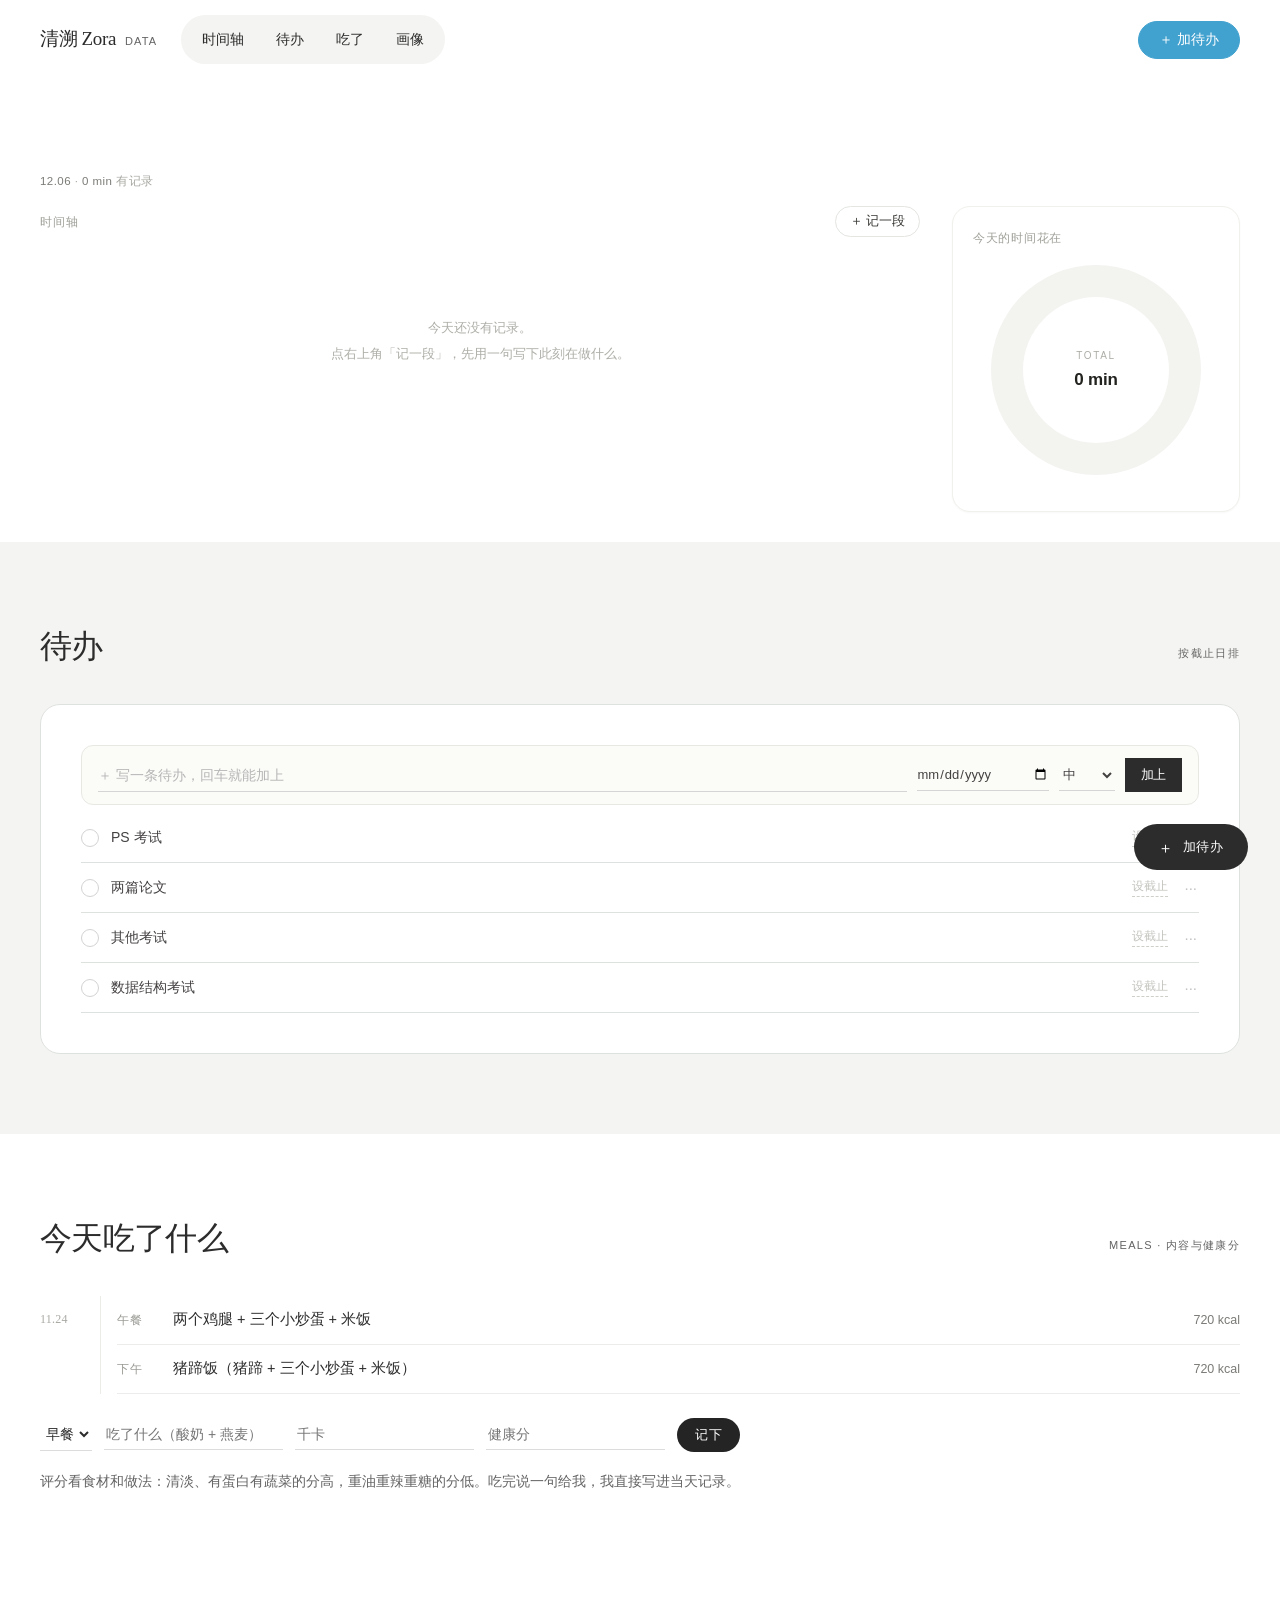
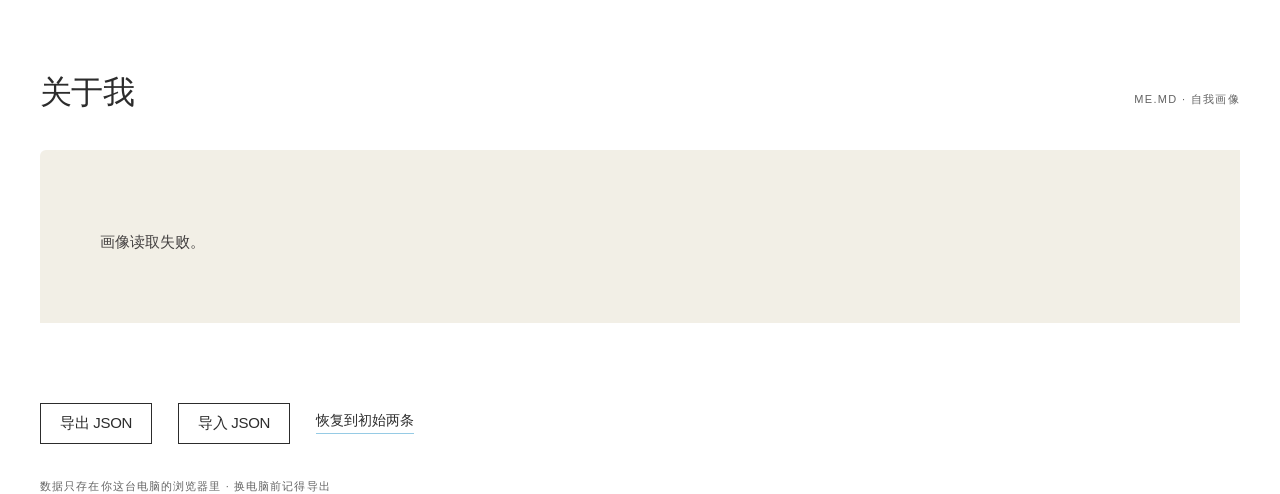
==== commit 8352f5bf: "首屏改为时间轴：左侧竖轴读小记时间点，右侧时长环；删掉学习深度维度" ====
--- a/public/dashboard.html
+++ b/public/dashboard.html
@@ -12,6 +12,8 @@
     var _set = localStorage.setItem.bind(localStorage);
     localStorage.setItem = function (k, v) {
       _set(k, v);
+      /* 只有用户动手改过才回推；页面读取/同步写入一律不回推 */
+      if (!window.__kbUserEdit) return;
       if (k !== KEY || !synced) return;
       var obj;
       try { obj = JSON.parse(v); } catch (e) { return; }
@@ -37,11 +39,8 @@
 
       // 本机有数据就听本机的（避免服务端旧副本覆盖用户刚加的记录）
       if (local && localRaw) {
-        if (!remote || !remoteAt || remoteAt < localAt || localAt === 0) {
-          fetch('/api/sync', {
-            method: 'POST', headers: { 'Content-Type': 'application/json' },
-            body: JSON.stringify({ state: local, at: localAt || Date.now() })
-          }).catch(function () {});
+        if (!remote || !remoteAt) {
+          /* 服务端是空的：这次沿用本机那份，但不主动覆盖，等用户动手 */
         } else if (remoteAt > localAt && localAt > 0) {
           remote._at = remoteAt;
           _rawSet(KEY, JSON.stringify(remote));
@@ -516,34 +515,32 @@
       <div class="brand">清溯 Zora<em>DATA</em></div>
     </div>
       <div class="navpill">
-        <a href="#tasks">待办</a><a href="#today">评分</a><a href="#meals">吃了</a><a href="#about">画像</a>
+        <a href="#timeline">时间轴</a><a href="#tasks">待办</a><a href="#meals">吃了</a><a href="#about">画像</a>
     </div><button class="addbtn" id="navAddTodo">＋ 加待办</button>
   </div>
 </nav>
 <button id="fab" type="button" title="加待办"><i>＋</i><span>加待办</span></button>
 
 
-<header class="hero wrap">
-  <div class="heroMeta"><b id="heroCount">0</b> 天记录 · 最新 <b id="heroDate">—</b></div>
-  <div class="heroR">
-    <div class="dcard a">
-      <div class="dcap">今日综合评分</div>
-      <div class="dnum tnum"><b id="compBig">—</b><u>/ 100</u></div>
-      <div class="stack" id="heroStack"></div>
-      <div class="legend" id="heroLegend"></div>
+<header class="hero wrap" id="timeline">
+  <div class="heroMeta"><b id="tlDate">—</b> · <b id="tlTotal">0 min</b> 有记录</div>
+  <div class="tlwrap">
+    <div class="tlCol">
+      <div class="tlHead"><span>时间轴</span><button class="tlAdd" id="tlAddBtn" type="button">＋ 记一段</button></div>
+      <div class="tlAddBox" id="tlAddBox" style="display:none">
+        <input id="tlInput" placeholder="现在在做什么？回车记下">
+      </div>
+      <div class="tlList" id="tlList"></div>
     </div>
-    <div class="dcard b">
-      <div class="dcap">睡眠</div>
-      <div class="dnum tnum"><b id="hSleep">—</b><u>/ 100</u></div>
-      <div class="dsub">深睡 <b id="hDeep">—</b></div>
-      <div class="dfoot"><b id="capCount">0</b> 条记录 · 电脑与手机共用一份</div>
-      <div class="dbar"><span id="sleepBar"></span></div>
-    </div>
-    <div class="dcard c">
-      <div class="dcap">今天写出了多少</div>
-      <div class="dnum tnum"><b id="hWeight">—</b><u>条</u></div>
-      <div class="dsub" id="hDelta">—</div>
-      <canvas class="mini" id="cvMini"></canvas>
+    <div class="tlSide">
+      <div class="breakCard">
+        <div class="bcap">今天的时间花在</div>
+        <div class="donutWrap">
+          <div class="donut" id="donut"></div>
+          <div class="donutCore"><span>Total</span><b id="dnTotal">0 min</b></div>
+        </div>
+        <div id="dnLegend"></div>
+      </div>
     </div>
   </div>
 </header>
@@ -630,7 +627,6 @@
   <div class="fGroup">
     <div class="gt">Scores · 三项评分</div>
     <div class="fGrid">
-      <div class="fld"><label>学习深度</label><input type="number" id="fStudy" placeholder="0-100"></div>
       <div class="fld"><label>爱好</label><input type="number" id="fHobby" placeholder="0-100"></div>
       <div class="fld"><label>轻松程度</label><input type="number" id="fRelax" placeholder="0-100"></div>
     </div>
@@ -708,7 +704,10 @@
 let lastWriteAt=0;
 function save(){
   lastWriteAt=Date.now();
+  /* 只有用户动手改过，钩子才把整份 state 回推服务端 */
+  window.__kbUserEdit=true;
   try{localStorage.setItem(KEY,JSON.stringify(state));}catch(e){}
+  window.__kbUserEdit=false;
 }
 /* ---------- 服务端是真相源：启动拉一次 + SSE 变更推送 ---------- */
 function normalizeAll(list){
@@ -773,7 +772,7 @@
 const nz=v=>(v===null||v===undefined||v==='')?null:v;
 function comp(r){
   if(!r) return null;
-  const p=[[r.sleep.score,30],[r.scores.study,30],[r.scores.hobby,20],[r.scores.relax,20]];
+  const p=[[r.sleep.score,40],[r.scores.hobby,30],[r.scores.relax,30]];
   const ok=p.filter(x=>x[0]!==null&&x[0]!==undefined&&x[0]!=='');
   if(!ok.length) return null;
   const w=ok.reduce((s,x)=>s+x[1],0);
@@ -905,9 +904,9 @@
 
 function renderAll(){
   const rs=sorted(),r=rs[rs.length-1];
-  document.getElementById('heroCount').textContent=state.records.length;
-  document.getElementById('heroDate').textContent=r?short(r.date):'—';
-  document.getElementById('capCount').textContent=state.records.length;
+  var _hc=document.getElementById('heroCount'); if(_hc) _hc.textContent=state.records.length;
+  var _hd=document.getElementById('heroDate'); if(_hd) _hd.textContent=r?short(r.date):'—';
+  var _cc2=document.getElementById('capCount'); if(_cc2) _cc2.textContent=state.records.length;
   renderToday(r);renderMeals(rs);
   renderTodos();renderCal(rs);
 }
@@ -953,8 +952,7 @@
 function renderToday(r){
   const c=comp(r);
   const cb=document.getElementById('compBig'); if(cb) cb.textContent=c===null?'—':c;
-  const defs=[['睡眠',r&&r.sleep.score,30,'#41a1cf'],['学习深度',r&&r.scores.study,30,'#2b7fa6'],
-              ['爱好',r&&r.scores.hobby,20,'#7cb7d3'],['轻松',r&&r.scores.relax,20,'#202020']];
+  const defs=[['睡眠',r&&r.sleep.score,40,'#41a1cf'],['爱好',r&&r.scores.hobby,30,'#7cb7d3'],['轻松',r&&r.scores.relax,30,'#202020']];
 
   /* 数据墙 · 评分拆解成一条堆叠条 + 图例 */
   const hs=document.getElementById('heroStack'), hl=document.getElementById('heroLegend');
@@ -1044,7 +1042,6 @@
       '<td class="tnum">'+cell(r.sleep.score)+'</td>'+
       '<td class="tnum">'+cell(r.sleep.deep)+'</td>'+
       '<td class="tnum">'+cell(r.sleep.hours)+'</td>'+
-      '<td class="tnum">'+cell(r.scores.study)+'</td>'+
       '<td class="tnum">'+cell(r.scores.hobby)+'</td>'+
       '<td class="tnum">'+cell(r.scores.relax)+'</td>'+
       '<td class="tnum">'+cell(r.weight)+'</td>'+
@@ -1206,7 +1203,7 @@
   setVal('fWeight',r.weight);setVal('fSleep',r.sleep.score);setVal('fHours',r.sleep.hours);
   setVal('fDeep',r.sleep.deep);setVal('fSteps',r.steps);
   F_BODY.forEach(function(f){setVal('fb_'+f.k,r.body[f.k]);});
-  setVal('fStudy',r.scores.study);setVal('fHobby',r.scores.hobby);setVal('fRelax',r.scores.relax);
+  setVal('fHobby',r.scores.hobby);setVal('fRelax',r.scores.relax);
   setVal('fMorning',r.morning);setVal('fDoing',r.doing);setVal('fMood',r.mood);setVal('fReview',r.review);
   MEALS.forEach(function(n,i){
     const m=(r.meals||[]).filter(function(x){return x.name===n;})[0];
@@ -1238,7 +1235,7 @@
   r.sleep.score=numOf('fSleep');r.sleep.hours=numOf('fHours');r.sleep.deep=numOf('fDeep');
   r.steps=numOf('fSteps');
   F_BODY.forEach(function(f){r.body[f.k]=numOf('fb_'+f.k);});
-  r.scores.study=numOf('fStudy');r.scores.hobby=numOf('fHobby');r.scores.relax=numOf('fRelax');
+  r.scores.hobby=numOf('fHobby');r.scores.relax=numOf('fRelax');
   r.morning=val('fMorning');r.doing=val('fDoing');r.mood=val('fMood');r.review=val('fReview');
   r.meals=MEALS.map(function(n,i){
     return {name:n,desc:val('fm_'+i),kcal:numOf('fk_'+i)||0};
@@ -1514,7 +1511,6 @@
     {k:'deep',n:'深睡占比',u:'%',ref:'26–39',board:0},
     {k:'steps',n:'步数',u:'步',ref:'≥6000',board:1},
     {k:'kcal',n:'热量',u:'kcal',ref:'1600–2000',board:0},
-    {k:'study',n:'学习深度',u:'分',ref:'0–100',board:1},
     {k:'hobby',n:'爱好',u:'分',ref:'0–100',board:0},
     {k:'relax',n:'轻松程度',u:'分',ref:'0–100',board:0},
     {k:'studyMin',n:'学习时长',u:'分钟',ref:'—',board:0},
@@ -1549,7 +1545,6 @@
     if(k==='deep') return r.sleep?r.sleep.deep:null;
     if(k==='steps') return r.steps;
     if(k==='kcal') return r.cal;
-    if(k==='study') return r.scores?r.scores.study:null;
     if(k==='hobby') return r.scores?r.scores.hobby:null;
     if(k==='relax') return r.scores?r.scores.relax:null;
     if(BM.indexOf(k)>=0) return r.body?r.body[k]:null;
@@ -1684,7 +1679,6 @@
       else if(it.k==='deep') r.sleep.deep=v;
       else if(it.k==='steps') r.steps=v;
       else if(it.k==='kcal') r.cal=v;
-      else if(it.k==='study') r.scores.study=v;
       else if(it.k==='hobby') r.scores.hobby=v;
       else if(it.k==='relax') r.scores.relax=v;
       else if(BM.indexOf(it.k)>=0) r.body[it.k]=v;
@@ -2197,6 +2191,49 @@
 html.embed .heroR .dcard:nth-child(3){grid-column:auto}
 @media (prefers-reduced-motion: reduce){ .stack span,.dbar span{animation:none!important;transition:none!important} }
 
+
+/* ---- 时间轴 + 环形（左轴右环） ---- */
+.tlwrap{display:grid;grid-template-columns:minmax(0,1fr) 288px;gap:32px;align-items:start}
+@media(max-width:920px){.tlwrap{grid-template-columns:1fr}}
+.tlCol{min-width:0}
+.tlHead{display:flex;align-items:center;justify-content:space-between;margin-bottom:14px}
+.tlHead span{font-size:12px;color:#a0a09a;letter-spacing:.1em}
+.tlAdd{border:1px solid #e3e6e1;background:#fff;border-radius:100px;padding:6px 14px;font-size:12.5px;color:#3a3a37;cursor:pointer;font-family:inherit;transition:border-color .18s,color .18s}
+.tlAdd:hover{border-color:#2c2c2c;color:#141412}
+.tlAddBox{margin:0 0 16px}
+.tlAddBox input{width:100%;box-sizing:border-box;border:1px solid #e3e6e1;border-radius:11px;padding:11px 14px;font-size:14px;font-family:inherit;outline:none;background:#fbfbf9;color:#22221f}
+.tlAddBox input:focus{border-color:#41a1cf;background:#fff}
+.tlList{position:relative}
+.tlRow{display:flex;gap:11px;align-items:flex-start;padding-bottom:9px;animation:tlIn .36s cubic-bezier(.2,.8,.2,1) both}
+.tlRow:nth-child(1){animation-delay:0s}.tlRow:nth-child(2){animation-delay:.05s}.tlRow:nth-child(3){animation-delay:.1s}
+.tlRow:nth-child(4){animation-delay:.15s}.tlRow:nth-child(5){animation-delay:.2s}.tlRow:nth-child(n+6){animation-delay:.24s}
+@keyframes tlIn{from{opacity:0;transform:translateY(7px)}to{opacity:1;transform:none}}
+.tlTime{width:44px;flex:0 0 44px;text-align:right;font-size:12px;color:#a8a8a3;padding-top:16px;font-variant-numeric:tabular-nums}
+.tlRail{width:13px;flex:0 0 13px;position:relative;align-self:stretch}
+.tlDot{position:absolute;top:20px;left:3px;width:7px;height:7px;border-radius:50%;background:#cfd3cc}
+.tlDot.on{background:#2c2c2c}
+.tlRail:after{content:"";position:absolute;left:6px;top:29px;bottom:-3px;width:1px;background:#eceee9}
+.tlRow:last-child .tlRail:after{display:none}
+.tlCard{flex:1;min-width:0;border-radius:12px;padding:11px 15px 12px;border:1px solid rgba(0,0,0,.045);transition:transform .2s cubic-bezier(.2,.8,.2,1),box-shadow .2s}
+.tlCard:hover{transform:translateX(3px);box-shadow:0 3px 14px rgba(0,0,0,.055)}
+.tlCard h4{margin:0;font-size:14px;font-weight:500;color:#22221f;line-height:1.52;overflow:hidden;display:-webkit-box;-webkit-line-clamp:2;-webkit-box-orient:vertical}
+.tlCard p{margin:5px 0 0;font-size:11.5px;color:#93938d;letter-spacing:.02em;font-variant-numeric:tabular-nums}
+.tlEmpty{padding:64px 0;text-align:center;color:#aeaea8;font-size:13px;line-height:2}
+.breakCard{background:#fff;border:1px solid #f0f1ec;border-radius:18px;padding:22px 20px 18px;box-shadow:0 1px 2px rgba(0,0,0,.03)}
+.bcap{font-size:12px;color:#a0a09a;letter-spacing:.06em;margin-bottom:18px}
+.donutWrap{position:relative;width:100%;max-width:210px;aspect-ratio:1/1;margin:0 auto 18px}
+.donut{position:absolute;inset:0;border-radius:50%;background:#f3f4f0;transition:background .5s ease}
+.donut:after{content:"";position:absolute;inset:32px;background:#fff;border-radius:50%}
+.donutCore{position:absolute;inset:0;display:flex;flex-direction:column;align-items:center;justify-content:center;z-index:2}
+.donutCore span{font-size:10px;color:#aeaea8;letter-spacing:.16em;text-transform:uppercase}
+.donutCore b{font-size:17px;font-weight:600;color:#22221f;font-variant-numeric:tabular-nums;margin-top:4px;letter-spacing:-.01em}
+#dnLegend{display:flex;flex-direction:column;gap:8px}
+#dnLegend span{display:flex;align-items:center;gap:8px;font-size:12px;color:#6f6f69}
+#dnLegend i{width:7px;height:7px;border-radius:50%;flex:0 0 7px}
+#dnLegend b{margin-left:auto;font-weight:500;color:#22221f;font-variant-numeric:tabular-nums;font-size:11.5px}
+#dnLegend em{font-style:normal;color:#a0a09a;font-size:11px;max-width:118px;overflow:hidden;white-space:nowrap;text-overflow:ellipsis}
+@media(prefers-reduced-motion:reduce){.tlRow{animation:none}.tlCard{transition:none}}
+
 </style>
 
 <script>
@@ -2218,6 +2255,132 @@
   }).catch(function(){ box.innerHTML='<p class="note">读不到仓库。</p>'; });
 })();
 </script>
+
+<script>
+/* ===== 时间轴：读当天小记的 ## HH:MM 段，左轴 + 右环 ===== */
+(function(){
+  var COLORS=['#fdf2df','#e9f1fa','#fbecec','#eaf3ea','#f2f2ed','#f6eee7'];
+  var RING=['#41a1cf','#8578dd','#e07a5f','#4ea36c','#c9a227','#7cb7d3'];
+  function pad(n){return (n<10?'0':'')+n;}
+  function ymd(){var d=new Date();return d.getFullYear()+'-'+pad(d.getMonth()+1)+'-'+pad(d.getDate());}
+  function toMin(t){var p=t.split(':');return (+p[0])*60+(+p[1]);}
+  function addMin(t,m){var x=toMin(t)+m;return pad(Math.floor(x/60)%24)+':'+pad(x%60);}
+  function fmtDur(m){if(!m)return '0 min';var h=Math.floor(m/60),r=m%60;if(!h)return r+' min';return h+' hr'+(r?' '+r+' min':'');}
+  function esc(s){return String(s).replace(/&/g,'&amp;').replace(/</g,'&lt;').replace(/>/g,'&gt;').replace(/"/g,'&quot;');}
+  function notePath(){return 'me/小记-'+ymd()+'.md';}
+
+  function parseMd(md){
+    var ls=String(md).split(/\r?\n/),out=[],cur=null;
+    ls.forEach(function(l){
+      var m=l.match(/^##\s*([0-9]{1,2}):([0-9]{2})\s*(.*)$/);
+      if(m){cur={t:pad(+m[1])+':'+m[2],head:m[3]||'',lines:[]};out.push(cur);return;}
+      if(/^#\s/.test(l)){cur=null;return;}
+      if(cur&&l.trim())cur.lines.push(l.trim());
+    });
+    return out.map(function(s){
+      var t=s.head||(s.lines[0]||'')||'（没写）';
+      t=t.replace(/^[-*+]\s*/,'').replace(/\*\*/g,'').replace(/<[^>]*>/g,'').replace(/&nbsp;/g,' ').trim();
+      return {t:s.t,title:t};
+    });
+  }
+
+  function render(list){
+    var el=document.getElementById('tlList');if(!el)return;
+    var dn=document.getElementById('donut'),tbt=document.getElementById('dnTotal'),lg=document.getElementById('dnLegend');
+    var dt=document.getElementById('tlDate'),tt=document.getElementById('tlTotal');
+    var d=new Date();if(dt)dt.textContent=pad(d.getMonth()+1)+'.'+pad(d.getDate());
+
+    if(!list.length){
+      el.innerHTML='<div class="tlEmpty">今天还没有记录。<br>点右上角「记一段」，先用一句写下此刻在做什么。</div>';
+      if(dn)dn.style.background='#f3f4f0';
+      if(tbt)tbt.textContent='0 min';
+      if(lg)lg.innerHTML='';
+      if(tt)tt.textContent='0 min';
+      return;
+    }
+
+    var segs=list.map(function(s,i){
+      var nx=list[i+1],gap=null;
+      if(nx){ gap=toMin(nx.t)-toMin(s.t); }
+      else { var nw=new Date(); gap=(nw.getHours()*60+nw.getMinutes())-toMin(s.t); }
+      var dur=(gap!==null&&gap>0&&gap<=480)?gap:null;
+      return {t:s.t,title:s.title,dur:dur};
+    });
+    var total=segs.reduce(function(a,b){return a+(b.dur||0);},0);
+
+    el.innerHTML=segs.map(function(s,i){
+      var sub=s.t+(s.dur!==null?('  –  '+addMin(s.t,s.dur)+'   ·   约 '+fmtDur(s.dur)):'');
+      return '<div class="tlRow">'+
+        '<div class="tlTime">'+s.t+'</div>'+
+        '<div class="tlRail"><i class="tlDot'+(s.dur!==null?' on':'')+'"></i></div>'+
+        '<div class="tlCard" style="background:'+COLORS[i%COLORS.length]+'"><h4>'+esc(s.title)+'</h4><p>'+esc(sub)+'</p></div>'+
+      '</div>';
+    }).join('');
+
+    if(tt)tt.textContent=fmtDur(total);
+    if(tbt)tbt.textContent=fmtDur(total);
+    var valid=segs.filter(function(s){return s.dur!==null;});
+    if(!valid.length){
+      if(dn)dn.style.background='conic-gradient(#e9ebe6 0 100%)';
+      if(lg)lg.innerHTML='<span><i style="background:#e9ebe6"></i>还没有连续的两段</span>';
+      return;
+    }
+    var stops=[],acc=0;
+    valid.forEach(function(s,i){
+      var a=acc/total*100,b=(acc+s.dur)/total*100;
+      stops.push(RING[i%RING.length]+' '+a.toFixed(2)+'% '+(Math.max(a,b-0.6)).toFixed(2)+'%');
+      stops.push('#ffffff '+(Math.max(a,b-0.6)).toFixed(2)+'% '+b.toFixed(2)+'%');
+      acc+=s.dur;
+    });
+    if(dn)dn.style.background='conic-gradient('+stops.join(',')+')';
+    if(lg)lg.innerHTML=valid.slice(0,6).map(function(s,i){
+      return '<span><i style="background:'+RING[i%RING.length]+'"></i><em>'+esc(s.title.slice(0,12))+'</em><b>'+fmtDur(s.dur)+'</b></span>';
+    }).join('');
+  }
+
+  function refresh(){
+    fetch('/api/article?path='+encodeURIComponent(notePath()))
+      .then(function(r){return r.ok?r.json():null;})
+      .then(function(j){render(parseMd((j&&j.content)||''));})
+      .catch(function(){render([]);});
+  }
+
+  function mark(txt){
+    var cur=null;
+    fetch('/api/article?path='+encodeURIComponent(notePath()))
+      .then(function(r){return r.ok?r.json():null;})
+      .then(function(j){
+        cur=(j&&j.content)||'';
+        var n=new Date(),hh=pad(n.getHours())+':'+pad(n.getMinutes());
+        var nc=(cur?cur.replace(/\s+$/,'')+'\n\n':'# 小记 '+ymd()+'\n\n')+'## '+hh+'\n'+txt+'\n';
+        return cur
+          ? fetch('/api/save',{method:'POST',headers:{'Content-Type':'application/json'},body:JSON.stringify({path:notePath(),content:nc})})
+          : fetch('/api/upload',{method:'POST',headers:{'Content-Type':'application/json'},body:JSON.stringify({folder:'me',name:'小记-'+ymd()+'.md',content:nc})});
+      })
+      .then(function(r){if(!r||!r.ok)throw 0;refresh();})
+      .catch(function(){var tip=document.getElementById('tlInput');if(tip)tip.value=txt;});
+  }
+
+  var btn=document.getElementById('tlAddBtn'),box=document.getElementById('tlAddBox'),inp=document.getElementById('tlInput');
+  if(btn&&box){
+    btn.addEventListener('click',function(){
+      var on=box.style.display!=='none';
+      box.style.display=on?'none':'block';
+      if(!on&&inp){inp.value='';inp.focus();}
+    });
+  }
+  if(inp){
+    inp.addEventListener('keydown',function(e){
+      if(e.key!=='Enter')return;
+      var v=inp.value.trim();if(!v)return;
+      inp.value='';mark(v);
+      if(box)box.style.display='none';
+    });
+  }
+
+  refresh();
+})();
+</script>
 </body>
 </html>
 
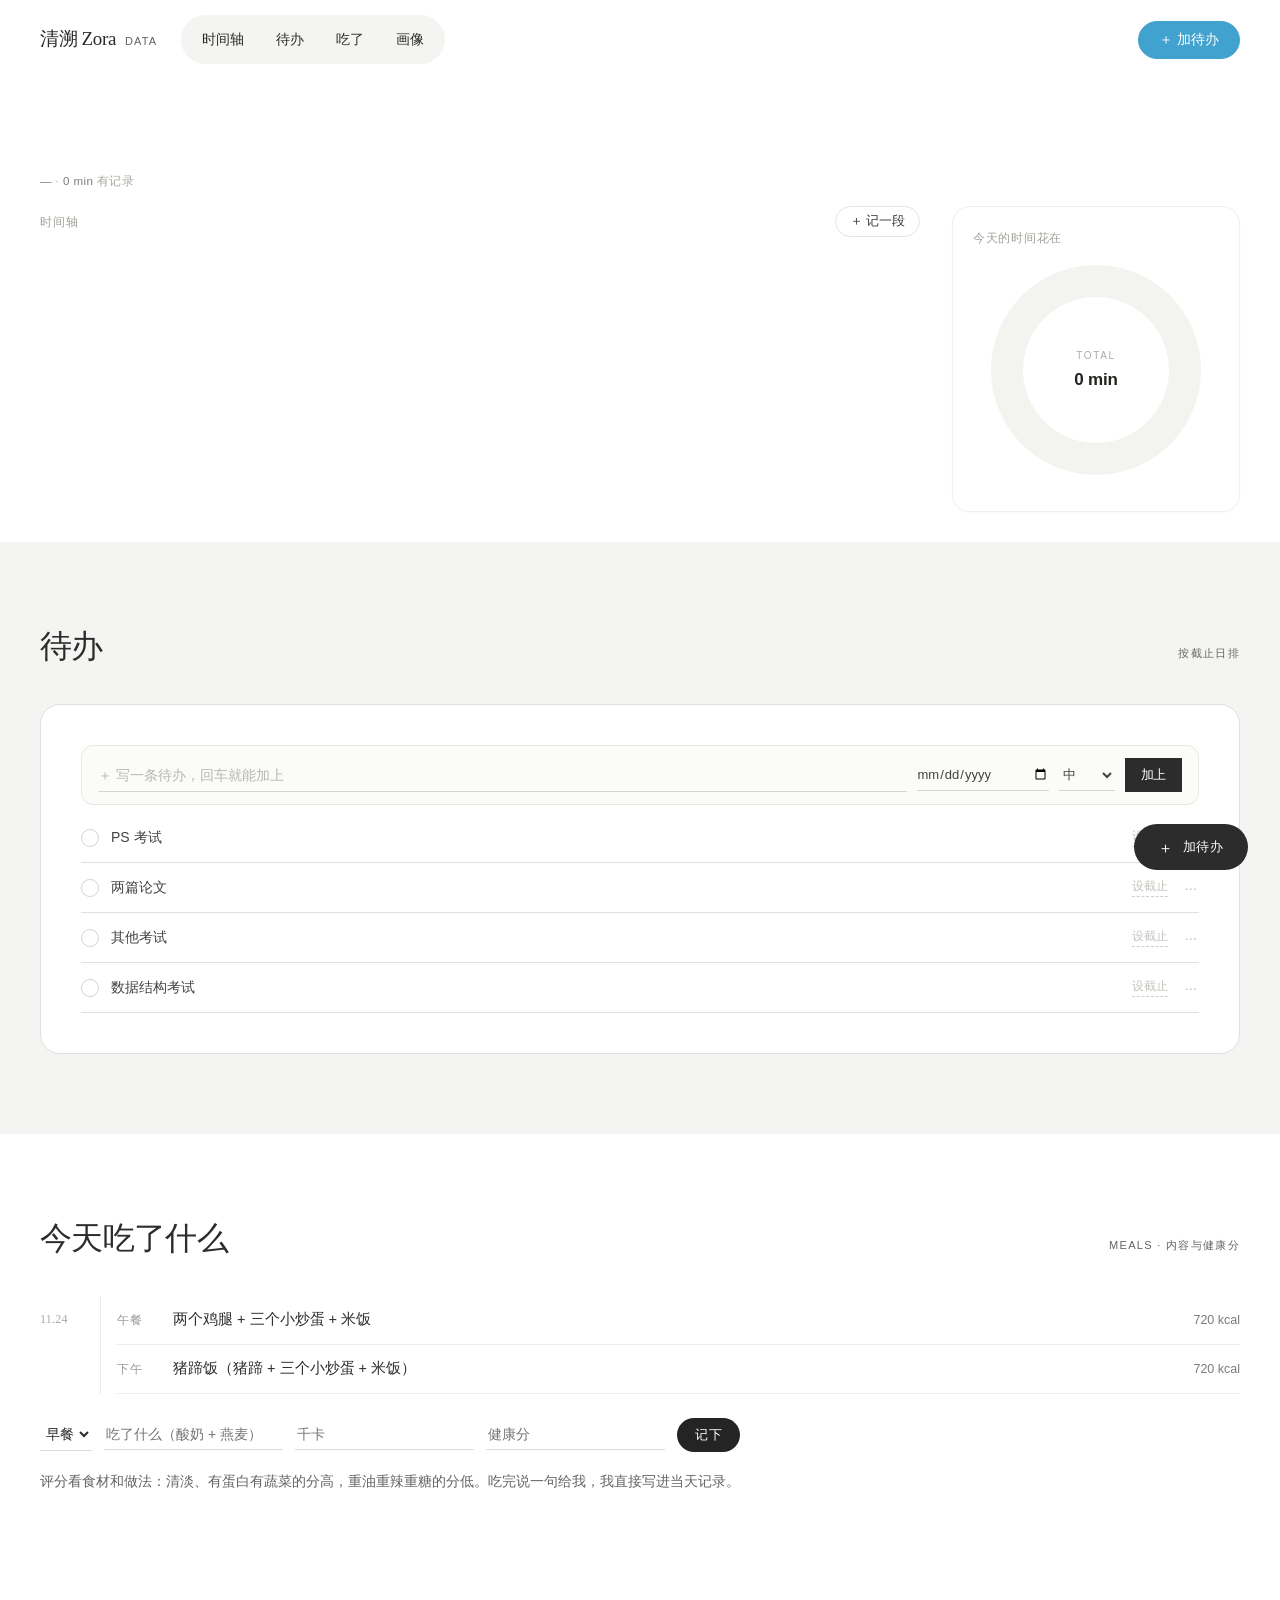
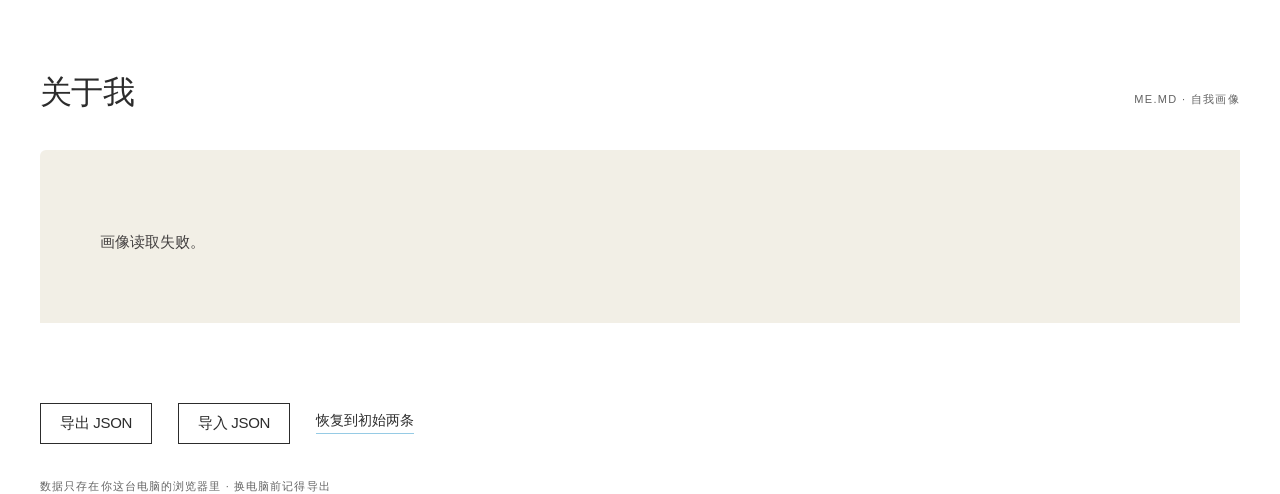
==== commit 3b08802e: "时间轴支持精确时间段（HH:MM-HH:MM #标签），环比按类型聚合" ====
--- a/public/dashboard.html
+++ b/public/dashboard.html
@@ -2256,131 +2256,7 @@
 })();
 </script>
 
-<script>
-/* ===== 时间轴：读当天小记的 ## HH:MM 段，左轴 + 右环 ===== */
-(function(){
-  var COLORS=['#fdf2df','#e9f1fa','#fbecec','#eaf3ea','#f2f2ed','#f6eee7'];
-  var RING=['#41a1cf','#8578dd','#e07a5f','#4ea36c','#c9a227','#7cb7d3'];
-  function pad(n){return (n<10?'0':'')+n;}
-  function ymd(){var d=new Date();return d.getFullYear()+'-'+pad(d.getMonth()+1)+'-'+pad(d.getDate());}
-  function toMin(t){var p=t.split(':');return (+p[0])*60+(+p[1]);}
-  function addMin(t,m){var x=toMin(t)+m;return pad(Math.floor(x/60)%24)+':'+pad(x%60);}
-  function fmtDur(m){if(!m)return '0 min';var h=Math.floor(m/60),r=m%60;if(!h)return r+' min';return h+' hr'+(r?' '+r+' min':'');}
-  function esc(s){return String(s).replace(/&/g,'&amp;').replace(/</g,'&lt;').replace(/>/g,'&gt;').replace(/"/g,'&quot;');}
-  function notePath(){return 'me/小记-'+ymd()+'.md';}
-
-  function parseMd(md){
-    var ls=String(md).split(/\r?\n/),out=[],cur=null;
-    ls.forEach(function(l){
-      var m=l.match(/^##\s*([0-9]{1,2}):([0-9]{2})\s*(.*)$/);
-      if(m){cur={t:pad(+m[1])+':'+m[2],head:m[3]||'',lines:[]};out.push(cur);return;}
-      if(/^#\s/.test(l)){cur=null;return;}
-      if(cur&&l.trim())cur.lines.push(l.trim());
-    });
-    return out.map(function(s){
-      var t=s.head||(s.lines[0]||'')||'（没写）';
-      t=t.replace(/^[-*+]\s*/,'').replace(/\*\*/g,'').replace(/<[^>]*>/g,'').replace(/&nbsp;/g,' ').trim();
-      return {t:s.t,title:t};
-    });
-  }
-
-  function render(list){
-    var el=document.getElementById('tlList');if(!el)return;
-    var dn=document.getElementById('donut'),tbt=document.getElementById('dnTotal'),lg=document.getElementById('dnLegend');
-    var dt=document.getElementById('tlDate'),tt=document.getElementById('tlTotal');
-    var d=new Date();if(dt)dt.textContent=pad(d.getMonth()+1)+'.'+pad(d.getDate());
-
-    if(!list.length){
-      el.innerHTML='<div class="tlEmpty">今天还没有记录。<br>点右上角「记一段」，先用一句写下此刻在做什么。</div>';
-      if(dn)dn.style.background='#f3f4f0';
-      if(tbt)tbt.textContent='0 min';
-      if(lg)lg.innerHTML='';
-      if(tt)tt.textContent='0 min';
-      return;
-    }
-
-    var segs=list.map(function(s,i){
-      var nx=list[i+1],gap=null;
-      if(nx){ gap=toMin(nx.t)-toMin(s.t); }
-      else { var nw=new Date(); gap=(nw.getHours()*60+nw.getMinutes())-toMin(s.t); }
-      var dur=(gap!==null&&gap>0&&gap<=480)?gap:null;
-      return {t:s.t,title:s.title,dur:dur};
-    });
-    var total=segs.reduce(function(a,b){return a+(b.dur||0);},0);
-
-    el.innerHTML=segs.map(function(s,i){
-      var sub=s.t+(s.dur!==null?('  –  '+addMin(s.t,s.dur)+'   ·   约 '+fmtDur(s.dur)):'');
-      return '<div class="tlRow">'+
-        '<div class="tlTime">'+s.t+'</div>'+
-        '<div class="tlRail"><i class="tlDot'+(s.dur!==null?' on':'')+'"></i></div>'+
-        '<div class="tlCard" style="background:'+COLORS[i%COLORS.length]+'"><h4>'+esc(s.title)+'</h4><p>'+esc(sub)+'</p></div>'+
-      '</div>';
-    }).join('');
-
-    if(tt)tt.textContent=fmtDur(total);
-    if(tbt)tbt.textContent=fmtDur(total);
-    var valid=segs.filter(function(s){return s.dur!==null;});
-    if(!valid.length){
-      if(dn)dn.style.background='conic-gradient(#e9ebe6 0 100%)';
-      if(lg)lg.innerHTML='<span><i style="background:#e9ebe6"></i>还没有连续的两段</span>';
-      return;
-    }
-    var stops=[],acc=0;
-    valid.forEach(function(s,i){
-      var a=acc/total*100,b=(acc+s.dur)/total*100;
-      stops.push(RING[i%RING.length]+' '+a.toFixed(2)+'% '+(Math.max(a,b-0.6)).toFixed(2)+'%');
-      stops.push('#ffffff '+(Math.max(a,b-0.6)).toFixed(2)+'% '+b.toFixed(2)+'%');
-      acc+=s.dur;
-    });
-    if(dn)dn.style.background='conic-gradient('+stops.join(',')+')';
-    if(lg)lg.innerHTML=valid.slice(0,6).map(function(s,i){
-      return '<span><i style="background:'+RING[i%RING.length]+'"></i><em>'+esc(s.title.slice(0,12))+'</em><b>'+fmtDur(s.dur)+'</b></span>';
-    }).join('');
-  }
-
-  function refresh(){
-    fetch('/api/article?path='+encodeURIComponent(notePath()))
-      .then(function(r){return r.ok?r.json():null;})
-      .then(function(j){render(parseMd((j&&j.content)||''));})
-      .catch(function(){render([]);});
-  }
-
-  function mark(txt){
-    var cur=null;
-    fetch('/api/article?path='+encodeURIComponent(notePath()))
-      .then(function(r){return r.ok?r.json():null;})
-      .then(function(j){
-        cur=(j&&j.content)||'';
-        var n=new Date(),hh=pad(n.getHours())+':'+pad(n.getMinutes());
-        var nc=(cur?cur.replace(/\s+$/,'')+'\n\n':'# 小记 '+ymd()+'\n\n')+'## '+hh+'\n'+txt+'\n';
-        return cur
-          ? fetch('/api/save',{method:'POST',headers:{'Content-Type':'application/json'},body:JSON.stringify({path:notePath(),content:nc})})
-          : fetch('/api/upload',{method:'POST',headers:{'Content-Type':'application/json'},body:JSON.stringify({folder:'me',name:'小记-'+ymd()+'.md',content:nc})});
-      })
-      .then(function(r){if(!r||!r.ok)throw 0;refresh();})
-      .catch(function(){var tip=document.getElementById('tlInput');if(tip)tip.value=txt;});
-  }
-
-  var btn=document.getElementById('tlAddBtn'),box=document.getElementById('tlAddBox'),inp=document.getElementById('tlInput');
-  if(btn&&box){
-    btn.addEventListener('click',function(){
-      var on=box.style.display!=='none';
-      box.style.display=on?'none':'block';
-      if(!on&&inp){inp.value='';inp.focus();}
-    });
-  }
-  if(inp){
-    inp.addEventListener('keydown',function(e){
-      if(e.key!=='Enter')return;
-      var v=inp.value.trim();if(!v)return;
-      inp.value='';mark(v);
-      if(box)box.style.display='none';
-    });
-  }
-
-  refresh();
-})();
-</script>
+<script src="/timeline.js"></script>
 </body>
 </html>
 
